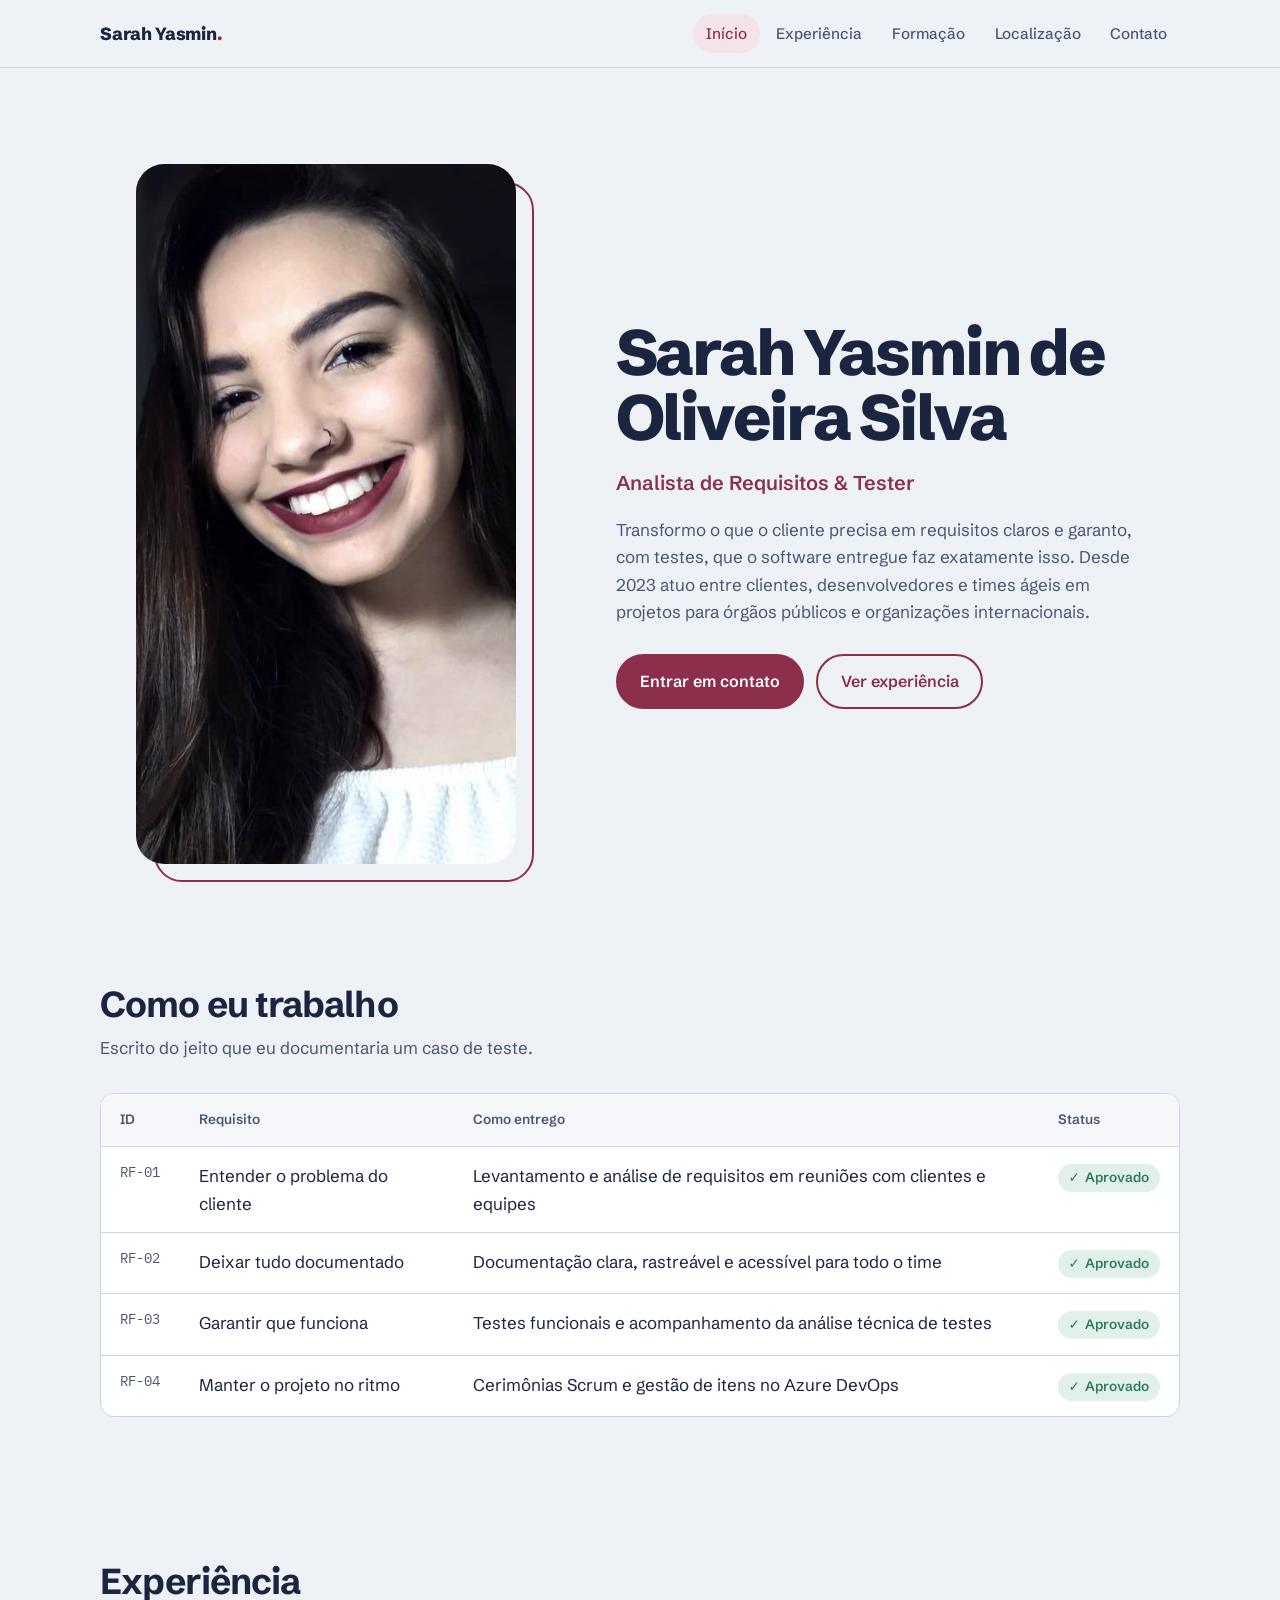
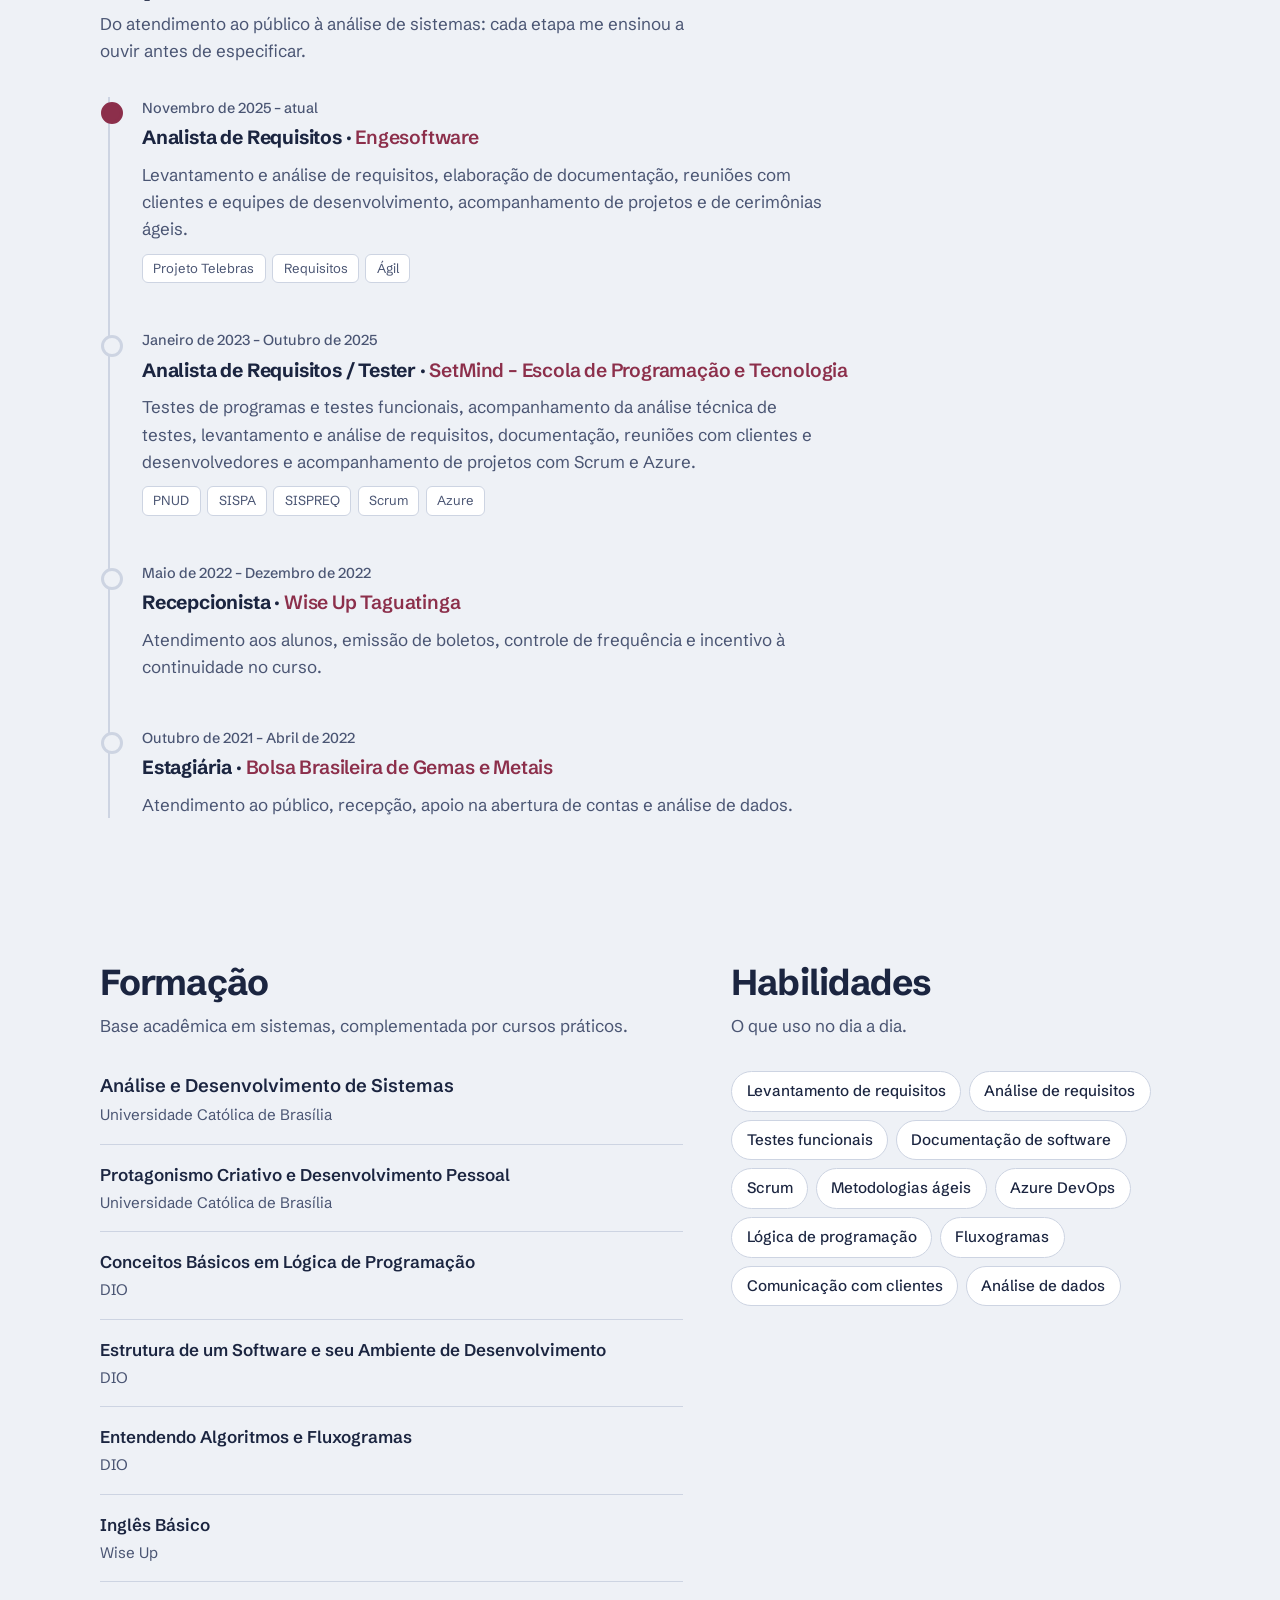
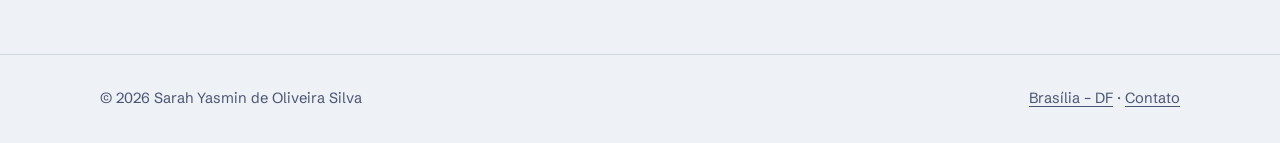
==== index.html @ 93bc8dab "V1 Commit inicial." ====
<!DOCTYPE html>
<html lang="pt-BR">
<head>
  <meta charset="UTF-8">
  <meta name="viewport" content="width=device-width, initial-scale=1">
  <title>Sarah Yasmin | Analista de Requisitos & QA</title>
  <meta name="description" content="Sarah Yasmin de Oliveira Silva — Analista de Requisitos e Tester em Brasília/DF. Levantamento de requisitos, testes funcionais e acompanhamento de projetos ágeis.">
  <link rel="icon" href="data:image/svg+xml,<svg xmlns='http://www.w3.org/2000/svg' viewBox='0 0 100 100'><text y='.9em' font-size='90'>✅</text></svg>">
  <link rel="preconnect" href="https://fonts.googleapis.com">
  <link rel="preconnect" href="https://fonts.gstatic.com" crossorigin>
  <link href="https://fonts.googleapis.com/css2?family=IBM+Plex+Mono:wght@400;500&family=Schibsted+Grotesk:wght@400;500;600;700;800&display=swap" rel="stylesheet">
  <link rel="stylesheet" href="style.css">
</head>
<body>

<header class="topo">
  <div class="container">
    <a href="index.html" class="marca">Sarah Yasmin<span>.</span></a>
    <button class="botao-menu" aria-expanded="false" aria-controls="menu">Menu</button>
    <nav>
      <ul class="menu" id="menu">
        <li><a href="index.html" aria-current="page">Início</a></li>
        <li><a href="index.html#experiencia">Experiência</a></li>
        <li><a href="index.html#formacao">Formação</a></li>
        <li><a href="localizacao.html">Localização</a></li>
        <li><a href="contato.html">Contato</a></li>
      </ul>
    </nav>
  </div>
</header>

<main>
  <section class="hero">
    <div class="container">
      <div class="retrato">
        <img src="foto.jpg" alt="Foto de Sarah Yasmin sorrindo" width="617" height="700">
      </div>
      <div>
        <h1>Sarah Yasmin de Oliveira Silva</h1>
        <p class="cargo">Analista de Requisitos &amp; Tester</p>
        <p class="intro">
          Transformo o que o cliente precisa em requisitos claros e garanto, com testes,
          que o software entregue faz exatamente isso. Desde 2023 atuo entre clientes,
          desenvolvedores e times ágeis em projetos para órgãos públicos e organizações
          internacionais.
        </p>
        <div class="acoes">
          <a href="contato.html" class="botao cheio">Entrar em contato</a>
          <a href="#experiencia" class="botao vazado">Ver experiência</a>
        </div>
      </div>
    </div>
  </section>

  <section class="bloco" aria-labelledby="como-trabalho">
    <div class="container">
      <h2 id="como-trabalho">Como eu trabalho</h2>
      <p class="sub">Escrito do jeito que eu documentaria um caso de teste.</p>
      <div class="caso-teste">
        <table>
          <thead>
            <tr><th>ID</th><th>Requisito</th><th>Como entrego</th><th>Status</th></tr>
          </thead>
          <tbody>
            <tr>
              <td class="id">RF-01</td>
              <td>Entender o problema do cliente</td>
              <td>Levantamento e análise de requisitos em reuniões com clientes e equipes</td>
              <td><span class="status">Aprovado</span></td>
            </tr>
            <tr>
              <td class="id">RF-02</td>
              <td>Deixar tudo documentado</td>
              <td>Documentação clara, rastreável e acessível para todo o time</td>
              <td><span class="status">Aprovado</span></td>
            </tr>
            <tr>
              <td class="id">RF-03</td>
              <td>Garantir que funciona</td>
              <td>Testes funcionais e acompanhamento da análise técnica de testes</td>
              <td><span class="status">Aprovado</span></td>
            </tr>
            <tr>
              <td class="id">RF-04</td>
              <td>Manter o projeto no ritmo</td>
              <td>Cerimônias Scrum e gestão de itens no Azure DevOps</td>
              <td><span class="status">Aprovado</span></td>
            </tr>
          </tbody>
        </table>
      </div>
    </div>
  </section>

  <section class="bloco" id="experiencia" aria-labelledby="titulo-exp">
    <div class="container">
      <h2 id="titulo-exp">Experiência</h2>
      <p class="sub">Do atendimento ao público à análise de sistemas: cada etapa me ensinou a ouvir antes de especificar.</p>
      <ol class="linha-tempo" reversed>
        <li class="atual">
          <p class="periodo">Novembro de 2025 – atual</p>
          <h3>Analista de Requisitos · <span class="empresa">Engesoftware</span></h3>
          <p>Levantamento e análise de requisitos, elaboração de documentação, reuniões com clientes e equipes de desenvolvimento, acompanhamento de projetos e de cerimônias ágeis.</p>
          <div class="etiquetas"><span>Projeto Telebras</span><span>Requisitos</span><span>Ágil</span></div>
        </li>
        <li>
          <p class="periodo">Janeiro de 2023 – Outubro de 2025</p>
          <h3>Analista de Requisitos / Tester · <span class="empresa">SetMind – Escola de Programação e Tecnologia</span></h3>
          <p>Testes de programas e testes funcionais, acompanhamento da análise técnica de testes, levantamento e análise de requisitos, documentação, reuniões com clientes e desenvolvedores e acompanhamento de projetos com Scrum e Azure.</p>
          <div class="etiquetas"><span>PNUD</span><span>SISPA</span><span>SISPREQ</span><span>Scrum</span><span>Azure</span></div>
        </li>
        <li>
          <p class="periodo">Maio de 2022 – Dezembro de 2022</p>
          <h3>Recepcionista · <span class="empresa">Wise Up Taguatinga</span></h3>
          <p>Atendimento aos alunos, emissão de boletos, controle de frequência e incentivo à continuidade no curso.</p>
        </li>
        <li>
          <p class="periodo">Outubro de 2021 – Abril de 2022</p>
          <h3>Estagiária · <span class="empresa">Bolsa Brasileira de Gemas e Metais</span></h3>
          <p>Atendimento ao público, recepção, apoio na abertura de contas e análise de dados.</p>
        </li>
      </ol>
    </div>
  </section>

  <section class="bloco" id="formacao" aria-labelledby="titulo-form">
    <div class="container duas-colunas">
      <div>
        <h2 id="titulo-form">Formação</h2>
        <p class="sub">Base acadêmica em sistemas, complementada por cursos práticos.</p>
        <ul class="formacao">
          <li class="destaque"><strong>Análise e Desenvolvimento de Sistemas</strong><span>Universidade Católica de Brasília</span></li>
          <li><strong>Protagonismo Criativo e Desenvolvimento Pessoal</strong><span>Universidade Católica de Brasília</span></li>
          <li><strong>Conceitos Básicos em Lógica de Programação</strong><span>DIO</span></li>
          <li><strong>Estrutura de um Software e seu Ambiente de Desenvolvimento</strong><span>DIO</span></li>
          <li><strong>Entendendo Algoritmos e Fluxogramas</strong><span>DIO</span></li>
          <li><strong>Inglês Básico</strong><span>Wise Up</span></li>
        </ul>
      </div>
      <div>
        <h2>Habilidades</h2>
        <p class="sub">O que uso no dia a dia.</p>
        <div class="habilidades">
          <span>Levantamento de requisitos</span>
          <span>Análise de requisitos</span>
          <span>Testes funcionais</span>
          <span>Documentação de software</span>
          <span>Scrum</span>
          <span>Metodologias ágeis</span>
          <span>Azure DevOps</span>
          <span>Lógica de programação</span>
          <span>Fluxogramas</span>
          <span>Comunicação com clientes</span>
          <span>Análise de dados</span>
        </div>
      </div>
    </div>
  </section>
</main>

<footer class="rodape">
  <div class="container">
    <span>© <span id="ano"></span> Sarah Yasmin de Oliveira Silva</span>
    <span><a href="localizacao.html">Brasília – DF</a> · <a href="contato.html">Contato</a></span>
  </div>
</footer>

<script src="script.js"></script>
</body>
</html>
---- style.css ----
/* ===== Tokens ===== */
:root {
  --papel: #EEF1F6;
  --superficie: #FFFFFF;
  --tinta: #1B2540;
  --tinta-suave: #4A5573;
  --linha: #CDD4E2;
  --vinho: #8C2F4B;
  --vinho-claro: #F4E3E9;
  --aprovado: #2E7D5B;
  --aprovado-claro: #E1F1E9;
  --raio: 14px;
  --sans: "Schibsted Grotesk", "Segoe UI", system-ui, -apple-system, sans-serif;
  --mono: "IBM Plex Mono", ui-monospace, "Cascadia Mono", Consolas, monospace;
}
@media (prefers-color-scheme: dark) {
  :root {
    --papel: #121829;
    --superficie: #1A2238;
    --tinta: #E6EAF3;
    --tinta-suave: #A9B2C8;
    --linha: #2C3753;
    --vinho: #E0849F;
    --vinho-claro: #3A2030;
    --aprovado: #6FCF9E;
    --aprovado-claro: #1C3329;
  }
}

* { box-sizing: border-box; margin: 0; padding: 0; }
html { scroll-behavior: smooth; }
@media (prefers-reduced-motion: reduce) { html { scroll-behavior: auto; } * { animation: none !important; transition: none !important; } }

body {
  font-family: var(--sans);
  background: var(--papel);
  color: var(--tinta);
  line-height: 1.6;
  font-size: 1.0625rem;
  -webkit-font-smoothing: antialiased;
}
img { max-width: 100%; display: block; }
a { color: var(--vinho); text-underline-offset: 3px; }
:focus-visible { outline: 3px solid var(--vinho); outline-offset: 3px; border-radius: 4px; }

.container { width: min(1080px, 100% - 2.5rem); margin-inline: auto; }

/* ===== Navegação ===== */
.topo {
  position: sticky; top: 0; z-index: 10;
  background: color-mix(in srgb, var(--papel) 88%, transparent);
  backdrop-filter: blur(8px);
  border-bottom: 1px solid var(--linha);
}
.topo .container { display: flex; align-items: center; justify-content: space-between; gap: 1rem; padding-block: .9rem; }
.marca { font-weight: 800; font-size: 1.1rem; color: var(--tinta); text-decoration: none; letter-spacing: -.01em; }
.marca span { color: var(--vinho); }
.menu { display: flex; gap: .25rem; list-style: none; }
.menu a {
  display: block; padding: .45rem .8rem; border-radius: 999px;
  color: var(--tinta-suave); text-decoration: none; font-weight: 500; font-size: .95rem;
}
.menu a:hover { color: var(--tinta); background: var(--superficie); }
.menu a[aria-current="page"] { color: var(--vinho); background: var(--vinho-claro); }
.botao-menu { display: none; background: none; border: 1px solid var(--linha); border-radius: 8px; padding: .4rem .7rem; color: var(--tinta); font: inherit; cursor: pointer; }

@media (max-width: 640px) {
  .topo nav { display: contents; }
  .botao-menu { display: block; }
  .menu { display: none; position: absolute; top: 100%; left: 0; right: 0; flex-direction: column; background: var(--papel); border-bottom: 1px solid var(--linha); padding: .5rem 1.25rem 1rem; }
  .menu.aberto { display: flex; }
}

/* ===== Hero ===== */
.hero { padding-block: clamp(3rem, 8vw, 6rem) 3rem; }
.hero .container { display: grid; grid-template-columns: 1fr 1.25fr; gap: clamp(2rem, 5vw, 4.5rem); align-items: center; }
.retrato { position: relative; max-width: 380px; justify-self: center; }
.retrato::before {
  content: ""; position: absolute; inset: 18px -18px -18px 18px;
  border: 2px solid var(--vinho); border-radius: 28px;
}
.retrato img { position: relative; border-radius: 28px; aspect-ratio: 4 / 5; object-fit: cover; object-position: center 20%; width: 100%; }

.hero h1 { font-size: clamp(2.4rem, 5.5vw, 4rem); line-height: 1.02; letter-spacing: -.035em; font-weight: 800; }
.hero .cargo { margin-top: 1rem; font-size: 1.25rem; color: var(--vinho); font-weight: 600; }
.hero p.intro { margin-top: 1.1rem; color: var(--tinta-suave); max-width: 52ch; }
.acoes { display: flex; flex-wrap: wrap; gap: .75rem; margin-top: 1.8rem; }
.botao {
  display: inline-block; padding: .8rem 1.4rem; border-radius: 999px;
  font-weight: 600; text-decoration: none; font-size: 1rem; border: 2px solid var(--vinho);
  cursor: pointer; font-family: inherit;
}
.botao.cheio { background: var(--vinho); color: #fff; }
.botao.cheio:hover { filter: brightness(1.1); }
.botao.vazado { background: transparent; color: var(--vinho); }
.botao.vazado:hover { background: var(--vinho-claro); }

@media (max-width: 780px) {
  .hero .container { grid-template-columns: 1fr; }
  .retrato { max-width: 260px; }
}

/* ===== Seções ===== */
section.bloco { padding-block: clamp(2.5rem, 6vw, 4.5rem); }
.bloco h2 { font-size: clamp(1.7rem, 3vw, 2.25rem); letter-spacing: -.025em; line-height: 1.15; margin-bottom: .5rem; }
.bloco .sub { color: var(--tinta-suave); max-width: 60ch; margin-bottom: 2rem; }

/* ===== Caso de teste (elemento-assinatura) ===== */
.caso-teste {
  background: var(--superficie); border: 1px solid var(--linha); border-radius: var(--raio);
  overflow-x: auto;
}
.caso-teste table { width: 100%; border-collapse: collapse; min-width: 560px; }
.caso-teste th, .caso-teste td { text-align: left; padding: .95rem 1.2rem; border-bottom: 1px solid var(--linha); vertical-align: top; }
.caso-teste tr:last-child td { border-bottom: none; }
.caso-teste th { font-size: .85rem; color: var(--tinta-suave); font-weight: 600; background: color-mix(in srgb, var(--papel) 60%, var(--superficie)); }
.caso-teste .id { font-family: var(--mono); font-size: .85rem; color: var(--tinta-suave); white-space: nowrap; }
.status {
  display: inline-flex; align-items: center; gap: .35rem; white-space: nowrap;
  background: var(--aprovado-claro); color: var(--aprovado);
  padding: .2rem .65rem; border-radius: 999px; font-size: .85rem; font-weight: 600;
}
.status::before { content: "✓"; }

/* ===== Linha do tempo ===== */
.linha-tempo { list-style: none; position: relative; border-left: 2px solid var(--linha); margin-left: .5rem; }
.linha-tempo li { position: relative; padding: 0 0 2.4rem 2rem; }
.linha-tempo li:last-child { padding-bottom: 0; }
.linha-tempo li::before {
  content: ""; position: absolute; left: -9px; top: .35rem;
  width: 16px; height: 16px; border-radius: 50%;
  background: var(--papel); border: 3px solid var(--linha);
}
.linha-tempo li.atual::before { border-color: var(--vinho); background: var(--vinho); }
.periodo { font-size: .9rem; color: var(--tinta-suave); font-weight: 500; }
.linha-tempo h3 { font-size: 1.2rem; margin-top: .15rem; letter-spacing: -.01em; }
.linha-tempo .empresa { color: var(--vinho); font-weight: 600; }
.linha-tempo p { margin-top: .5rem; color: var(--tinta-suave); max-width: 68ch; }
.etiquetas { display: flex; flex-wrap: wrap; gap: .4rem; margin-top: .7rem; }
.etiquetas span {
  font-size: .82rem; padding: .2rem .65rem; border-radius: 6px;
  border: 1px solid var(--linha); color: var(--tinta-suave); background: var(--superficie);
}

/* ===== Formação & habilidades ===== */
.duas-colunas { display: grid; grid-template-columns: 1.3fr 1fr; gap: 3rem; }
@media (max-width: 780px) { .duas-colunas { grid-template-columns: 1fr; } }
.formacao { list-style: none; }
.formacao li { padding: 1rem 0; border-bottom: 1px solid var(--linha); }
.formacao li:first-child { padding-top: 0; }
.formacao strong { display: block; font-weight: 600; }
.formacao span { color: var(--tinta-suave); font-size: .95rem; }
.formacao li.destaque strong { font-size: 1.15rem; }
.habilidades { display: flex; flex-wrap: wrap; gap: .5rem; }
.habilidades span {
  padding: .45rem .9rem; border-radius: 999px; font-size: .95rem; font-weight: 500;
  background: var(--superficie); border: 1px solid var(--linha);
}

/* ===== Cartão genérico (páginas internas) ===== */
.cabecalho-pagina { padding-block: clamp(2.5rem, 6vw, 4rem) 1.5rem; }
.cabecalho-pagina h1 { font-size: clamp(2.2rem, 5vw, 3.2rem); letter-spacing: -.035em; line-height: 1.05; }
.cabecalho-pagina p { color: var(--tinta-suave); margin-top: .8rem; max-width: 58ch; }

.cartao { background: var(--superficie); border: 1px solid var(--linha); border-radius: var(--raio); padding: clamp(1.25rem, 3vw, 2rem); }

/* Localização */
.grade-local { display: grid; grid-template-columns: 1.6fr 1fr; gap: 1.5rem; padding-bottom: 4rem; }
@media (max-width: 820px) { .grade-local { grid-template-columns: 1fr; } }
.mapa { border-radius: var(--raio); overflow: hidden; border: 1px solid var(--linha); min-height: 380px; background: var(--superficie); }
.mapa iframe { width: 100%; height: 100%; min-height: 380px; border: 0; display: block; }
.info-local h2 { font-size: 1.3rem; margin-bottom: .4rem; }
.info-local p { color: var(--tinta-suave); }
.modalidades { list-style: none; margin-top: 1.2rem; display: grid; gap: .6rem; }
.modalidades li { display: flex; justify-content: space-between; align-items: center; gap: 1rem; padding: .7rem .9rem; border-radius: 10px; background: var(--papel); }

/* Contato */
.grade-contato { display: grid; grid-template-columns: 1.5fr 1fr; gap: 1.5rem; padding-bottom: 4rem; }
@media (max-width: 820px) { .grade-contato { grid-template-columns: 1fr; } }
.campo { display: grid; gap: .35rem; margin-bottom: 1.1rem; }
.campo label { font-weight: 600; font-size: .95rem; }
.campo input, .campo textarea, .campo select {
  font: inherit; color: var(--tinta); background: var(--papel);
  border: 1.5px solid var(--linha); border-radius: 10px; padding: .75rem .9rem; width: 100%;
}
.campo textarea { min-height: 150px; resize: vertical; }
.campo input:focus, .campo textarea:focus, .campo select:focus { outline: none; border-color: var(--vinho); box-shadow: 0 0 0 3px var(--vinho-claro); }
.campo .erro { color: #C0392B; font-size: .85rem; min-height: 1.1em; }
@media (prefers-color-scheme: dark) { .campo .erro { color: #FF8A80; } }
.campo.invalido input, .campo.invalido textarea { border-color: #C0392B; }
.canais { list-style: none; display: grid; gap: .8rem; }
.canais a { display: block; padding: .9rem 1rem; border-radius: 10px; background: var(--papel); text-decoration: none; color: var(--tinta); border: 1px solid transparent; }
.canais a:hover { border-color: var(--vinho); }
.canais small { display: block; color: var(--tinta-suave); font-size: .85rem; }
.canais strong { word-break: break-all; }

/* ===== Rodapé ===== */
.rodape { border-top: 1px solid var(--linha); padding-block: 2rem; color: var(--tinta-suave); font-size: .92rem; }
.rodape .container { display: flex; flex-wrap: wrap; justify-content: space-between; gap: 1rem; }
.rodape a { color: inherit; }
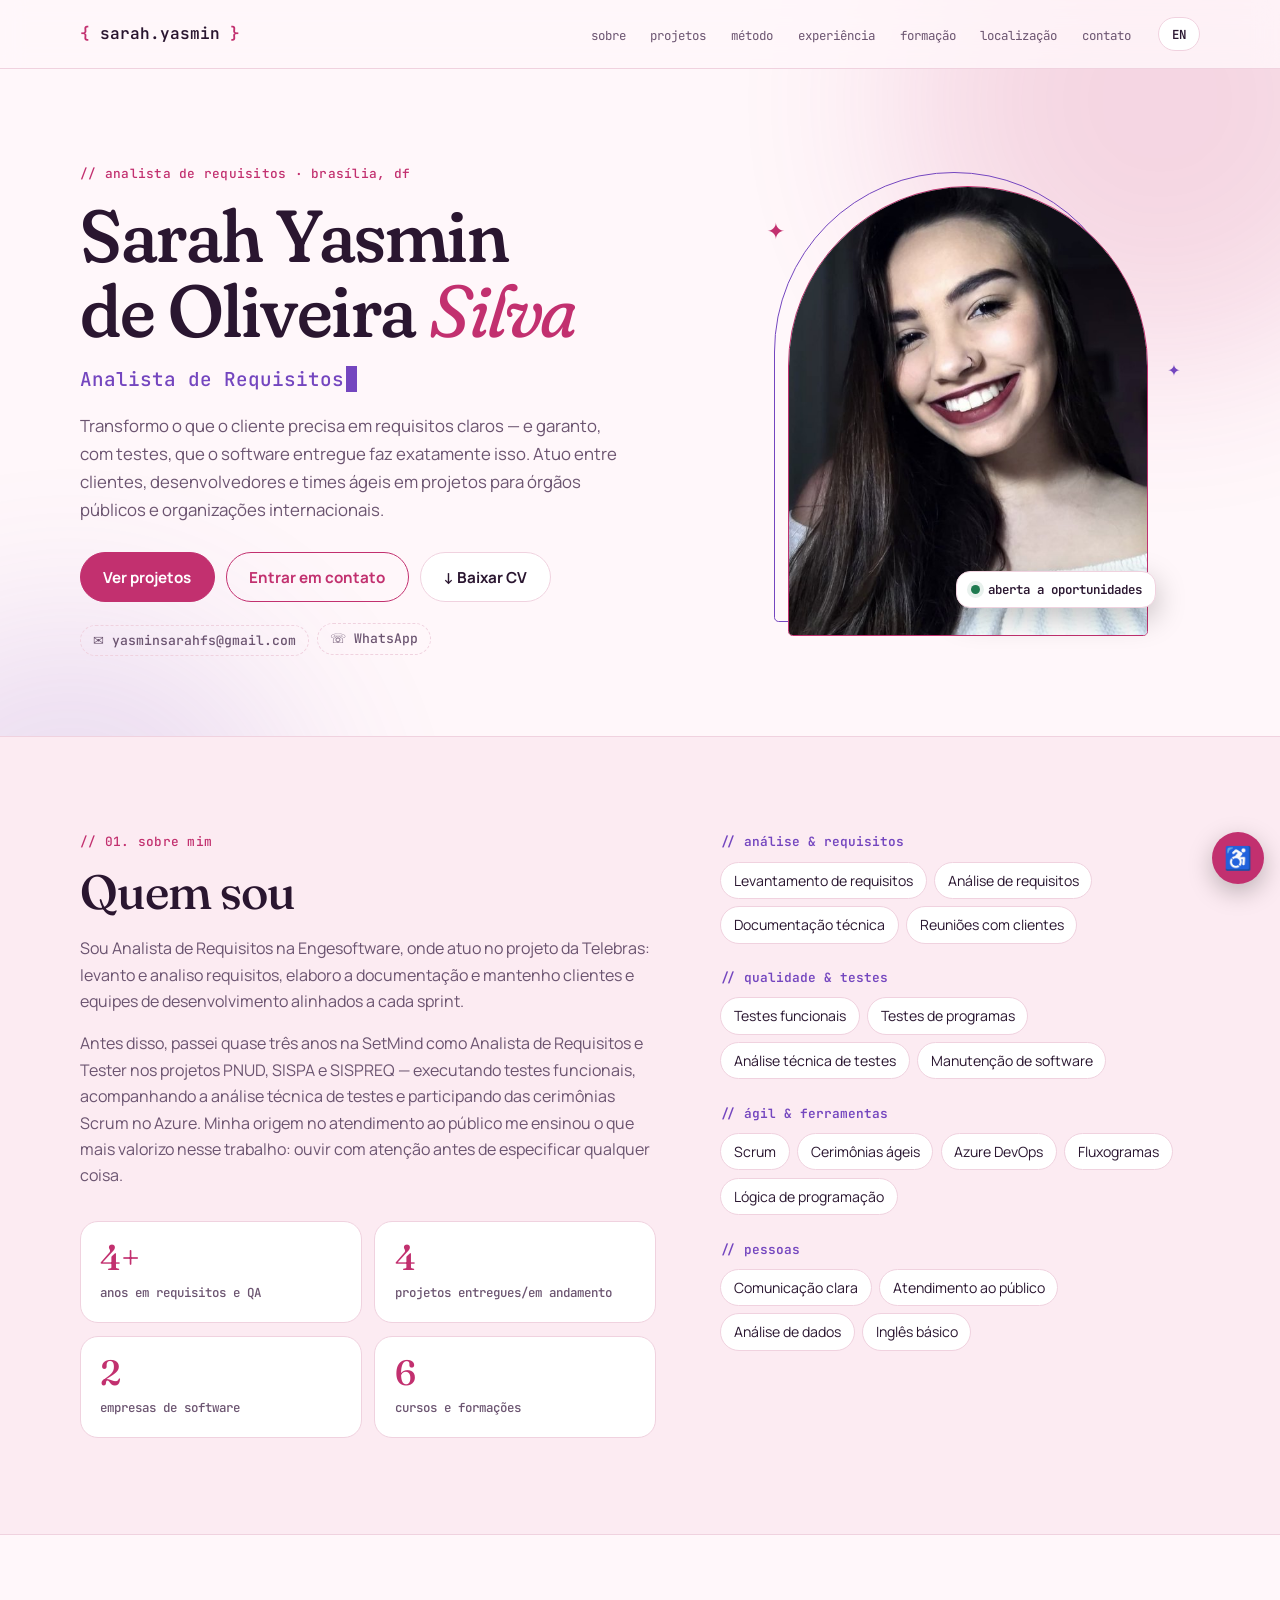
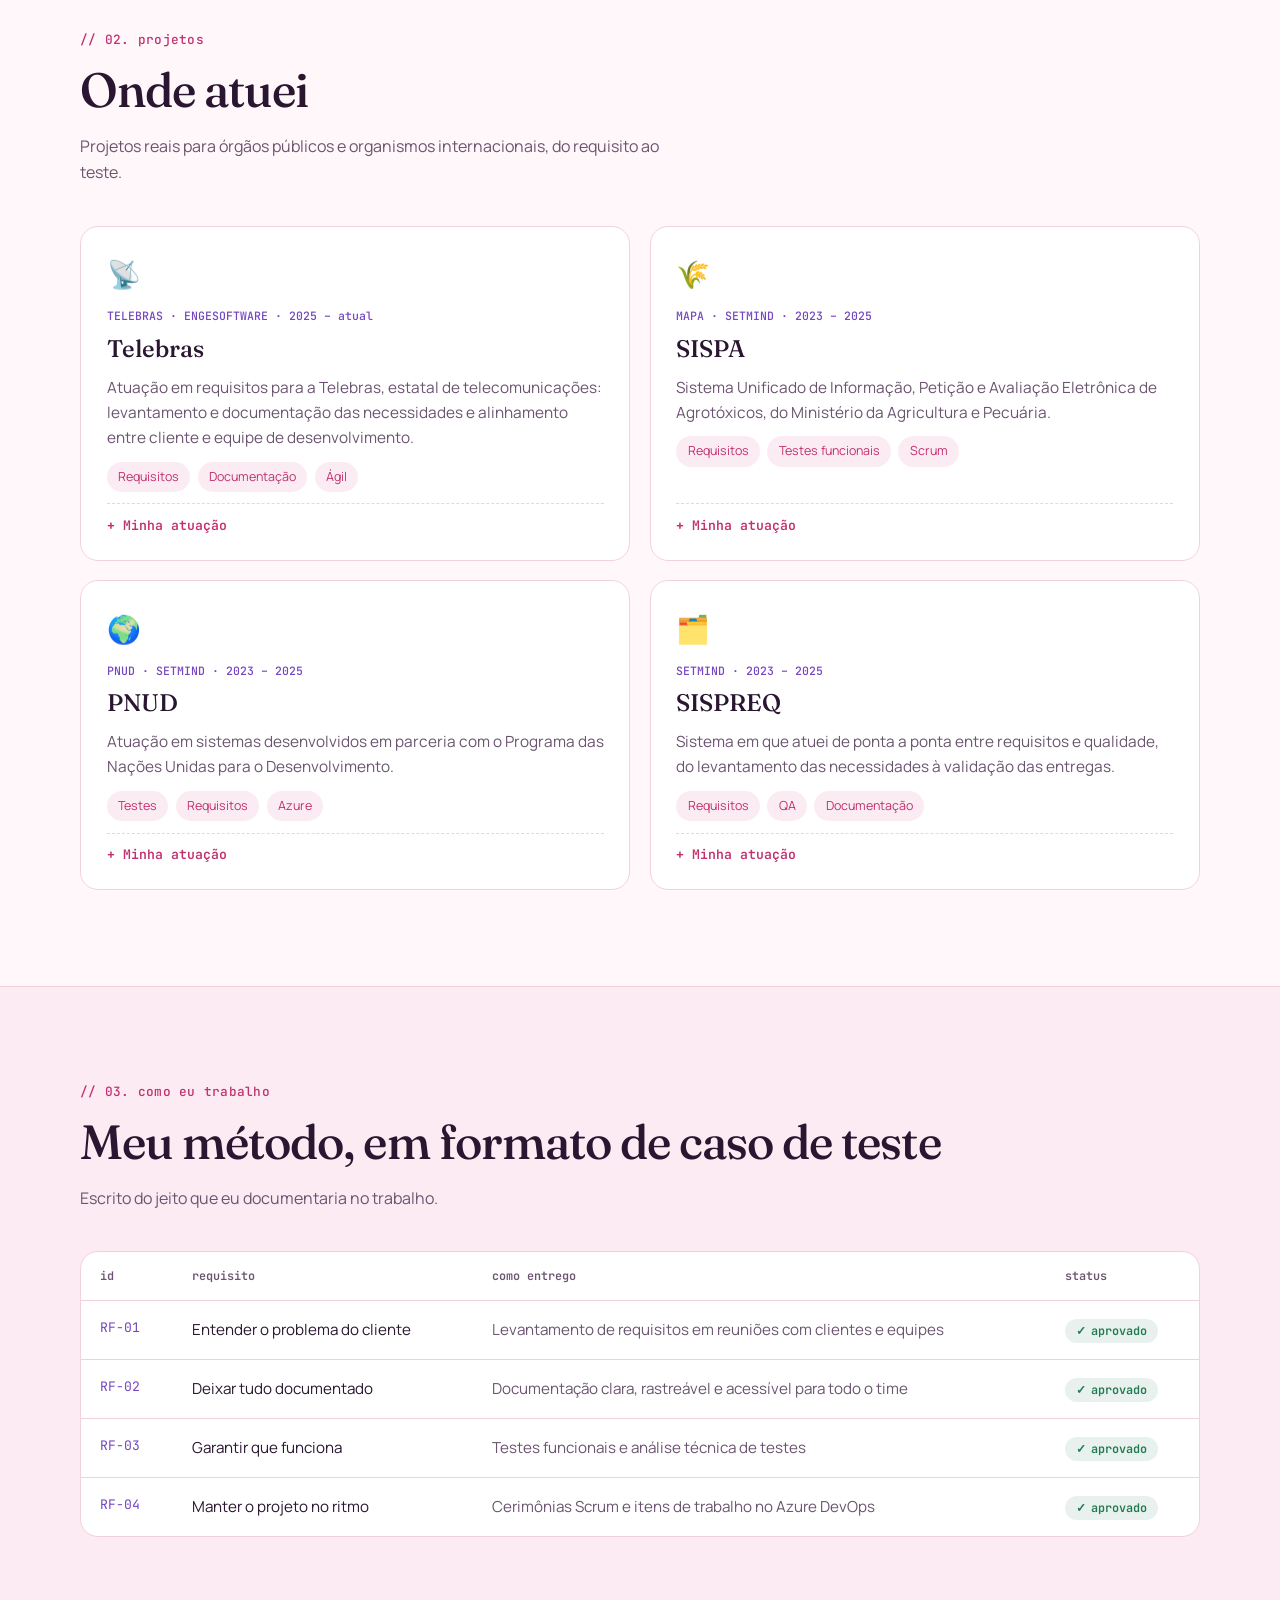
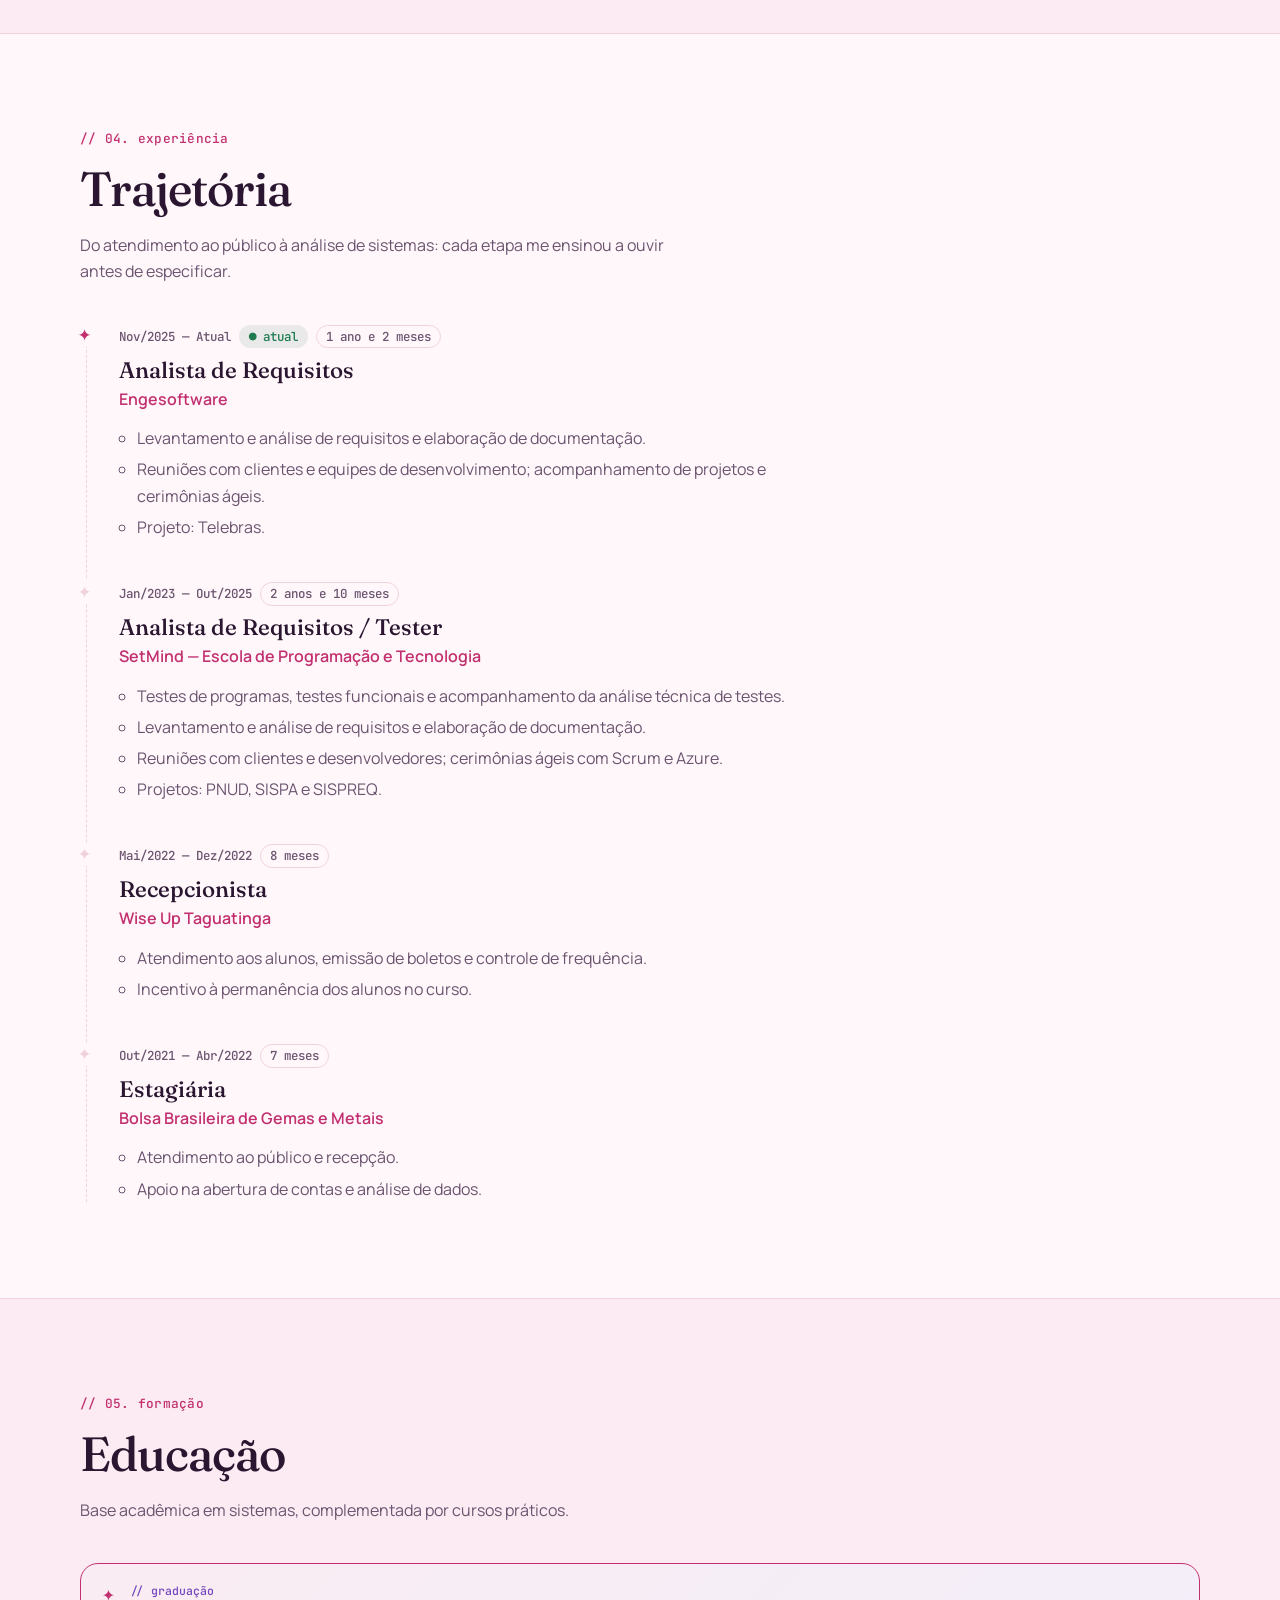
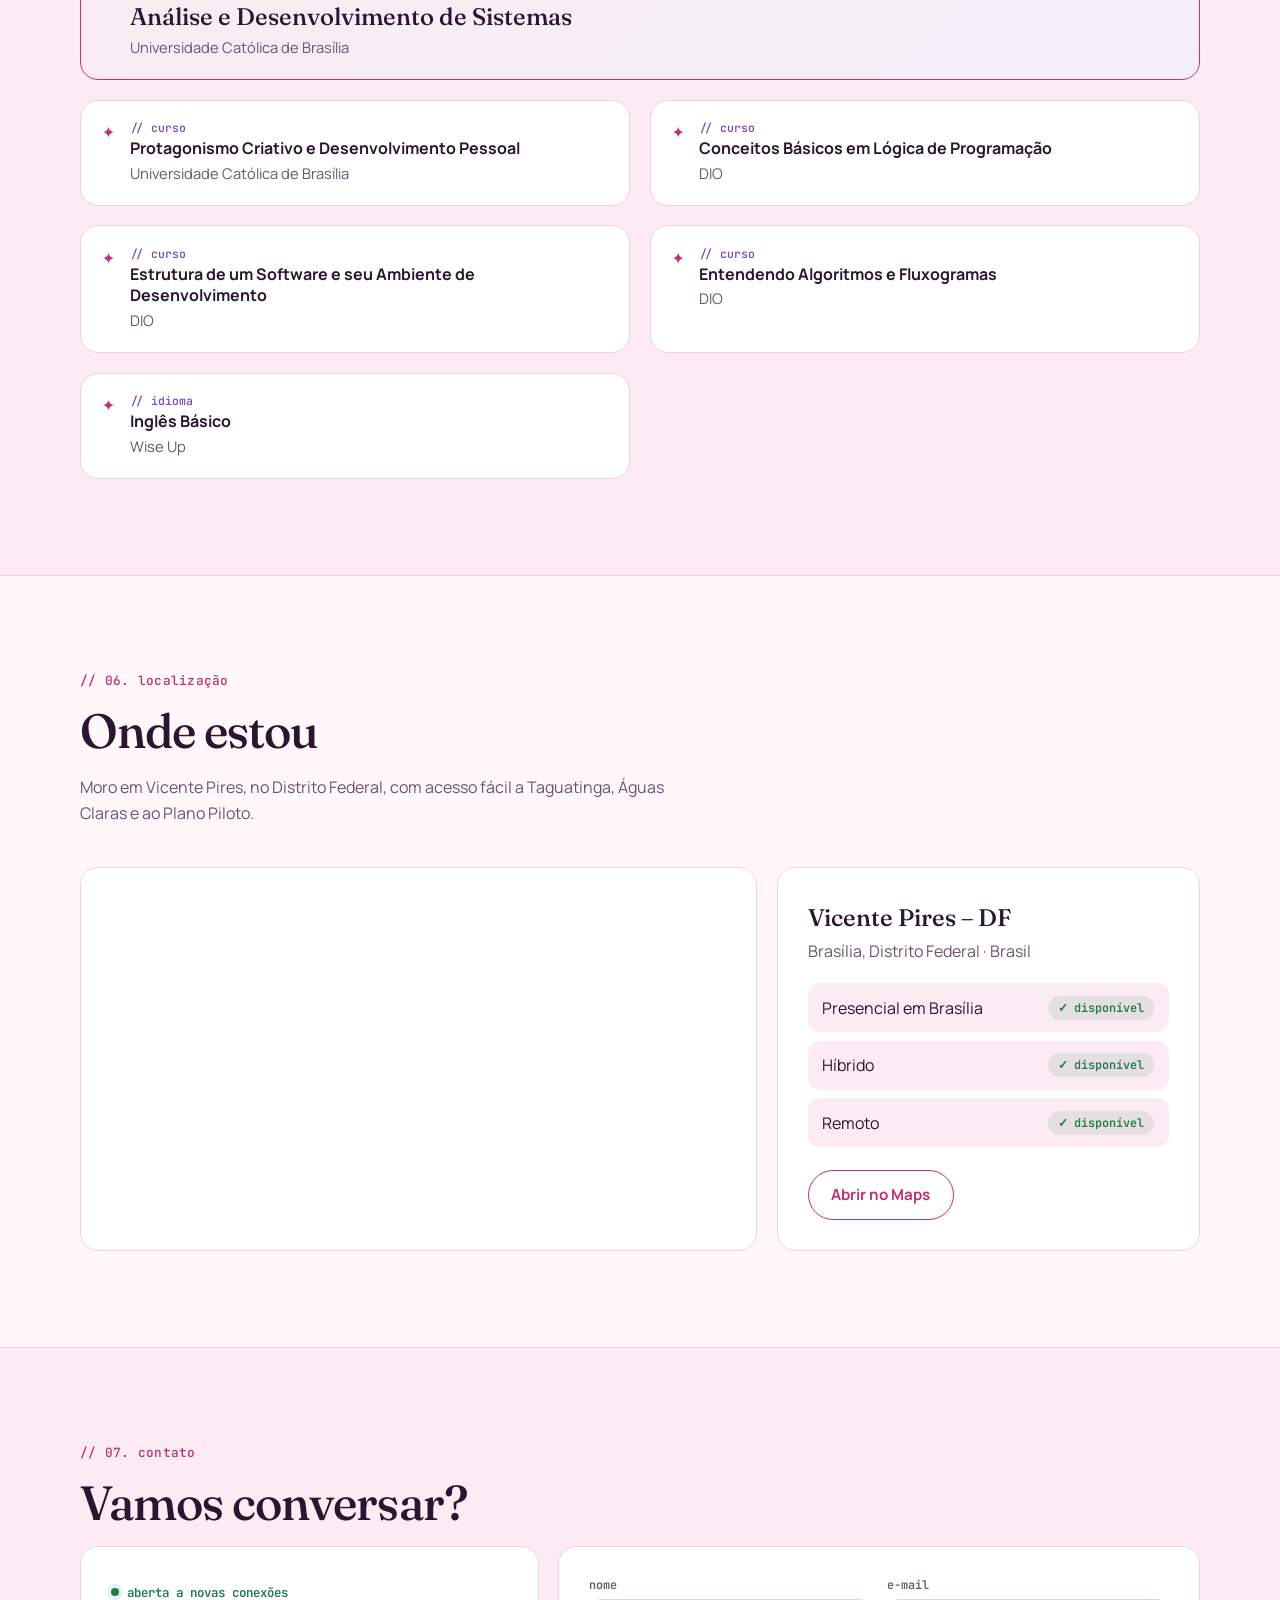
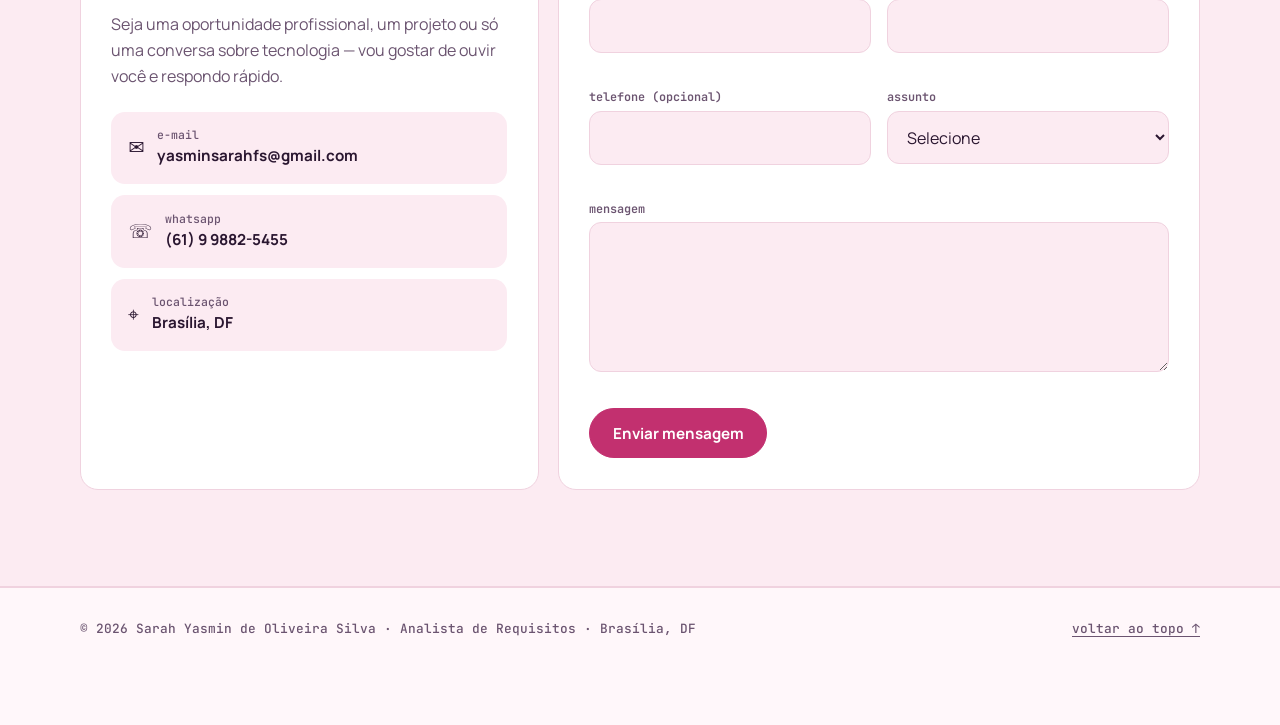
==== commit 33876aa5: "V2 Segundo commit." ====
--- a/index.html
+++ b/index.html
@@ -1,169 +1,464 @@
 <!DOCTYPE html>
-<html lang="pt-BR">
+<html lang="pt-BR" data-theme="dark">
 <head>
   <meta charset="UTF-8">
   <meta name="viewport" content="width=device-width, initial-scale=1">
-  <title>Sarah Yasmin | Analista de Requisitos & QA</title>
-  <meta name="description" content="Sarah Yasmin de Oliveira Silva — Analista de Requisitos e Tester em Brasília/DF. Levantamento de requisitos, testes funcionais e acompanhamento de projetos ágeis.">
-  <link rel="icon" href="data:image/svg+xml,<svg xmlns='http://www.w3.org/2000/svg' viewBox='0 0 100 100'><text y='.9em' font-size='90'>✅</text></svg>">
+  <title>Sarah Yasmin · Analista de Requisitos & QA</title>
+  <meta name="description" content="Sarah Yasmin de Oliveira Silva — Analista de Requisitos e Tester em Brasília/DF. Requisitos claros, testes funcionais e projetos ágeis.">
+  <meta property="og:title" content="Sarah Yasmin · Analista de Requisitos & QA">
+  <meta property="og:description" content="Requisitos claros, testes funcionais e projetos ágeis em Brasília/DF.">
+  <meta property="og:image" content="foto.jpg">
+  <link rel="icon" href="data:image/svg+xml,<svg xmlns='http://www.w3.org/2000/svg' viewBox='0 0 100 100'><text y='.9em' font-size='90'>🌸</text></svg>">
   <link rel="preconnect" href="https://fonts.googleapis.com">
   <link rel="preconnect" href="https://fonts.gstatic.com" crossorigin>
-  <link href="https://fonts.googleapis.com/css2?family=IBM+Plex+Mono:wght@400;500&family=Schibsted+Grotesk:wght@400;500;600;700;800&display=swap" rel="stylesheet">
+  <link href="https://fonts.googleapis.com/css2?family=Fraunces:ital,opsz,wght,SOFT,WONK@0,9..144,400..600,100,1;1,9..144,400..600,100,1&family=JetBrains+Mono:wght@500;600&family=Manrope:wght@400;500;600;700&display=swap" rel="stylesheet">
   <link rel="stylesheet" href="style.css">
+  <script>
+    // Aplica preferências salvas antes de desenhar a página (evita "piscar")
+    try {
+      const p = JSON.parse(localStorage.getItem("sy-prefs") || "{}");
+      const r = document.documentElement;
+      r.dataset.theme = p.theme || (matchMedia("(prefers-color-scheme: light)").matches ? "light" : "dark");
+      if (p.font) r.dataset.font = p.font;
+      if (p.contrast) r.dataset.contrast = p.contrast;
+    } catch (e) {}
+  </script>
 </head>
 <body>
 
+<a href="#conteudo" class="sr-only" data-en="Skip to content">Pular para o conteúdo</a>
+
 <header class="topo">
-  <div class="container">
-    <a href="index.html" class="marca">Sarah Yasmin<span>.</span></a>
-    <button class="botao-menu" aria-expanded="false" aria-controls="menu">Menu</button>
-    <nav>
-      <ul class="menu" id="menu">
-        <li><a href="index.html" aria-current="page">Início</a></li>
-        <li><a href="index.html#experiencia">Experiência</a></li>
-        <li><a href="index.html#formacao">Formação</a></li>
-        <li><a href="localizacao.html">Localização</a></li>
-        <li><a href="contato.html">Contato</a></li>
-      </ul>
-    </nav>
+  <div class="wrap">
+    <a href="#inicio" class="marca"><b>{</b> sarah.yasmin <b>}</b></a>
+    <button class="chip-btn btn-menu" aria-expanded="false" aria-controls="nav" data-en="menu">menu</button>
+    <ul class="nav" id="nav">
+      <li><a href="#sobre" data-en="about">sobre</a></li>
+      <li><a href="#projetos" data-en="projects">projetos</a></li>
+      <li><a href="#metodo" data-en="method">método</a></li>
+      <li><a href="#experiencia" data-en="experience">experiência</a></li>
+      <li><a href="#formacao" data-en="education">formação</a></li>
+      <li><a href="#localizacao" data-en="location">localização</a></li>
+      <li><a href="#contato" data-en="contact">contato</a></li>
+    </ul>
+    <button class="chip-btn" id="btn-idioma" aria-label="Switch to English">EN</button>
   </div>
 </header>
 
-<main>
-  <section class="hero">
-    <div class="container">
-      <div class="retrato">
-        <img src="foto.jpg" alt="Foto de Sarah Yasmin sorrindo" width="617" height="700">
-      </div>
+<main id="conteudo">
+
+  <!-- ============ HERO ============ -->
+  <section class="hero" id="inicio">
+    <div class="wrap">
       <div>
-        <h1>Sarah Yasmin de Oliveira Silva</h1>
-        <p class="cargo">Analista de Requisitos &amp; Tester</p>
-        <p class="intro">
-          Transformo o que o cliente precisa em requisitos claros e garanto, com testes,
-          que o software entregue faz exatamente isso. Desde 2023 atuo entre clientes,
-          desenvolvedores e times ágeis em projetos para órgãos públicos e organizações
-          internacionais.
+        <span class="rotulo" data-en="// requirements analyst · brasília, df">// analista de requisitos · brasília, df</span>
+        <h1>Sarah Yasmin<br>de Oliveira <em>Silva</em></h1>
+        <p class="digitando" aria-hidden="true"><span id="digitado"></span><span class="cursor">&nbsp;</span></p>
+        <p class="sr-only" data-en="Requirements Analyst and QA Tester">Analista de Requisitos e Tester</p>
+        <p class="intro" data-en="I turn what clients need into clear requirements — and make sure, through testing, that the delivered software does exactly that. I work with clients, developers and agile teams on projects for public institutions and international organizations.">
+          Transformo o que o cliente precisa em requisitos claros — e garanto, com testes,
+          que o software entregue faz exatamente isso. Atuo entre clientes, desenvolvedores
+          e times ágeis em projetos para órgãos públicos e organizações internacionais.
         </p>
         <div class="acoes">
-          <a href="contato.html" class="botao cheio">Entrar em contato</a>
-          <a href="#experiencia" class="botao vazado">Ver experiência</a>
-        </div>
-      </div>
-    </div>
-  </section>
-
-  <section class="bloco" aria-labelledby="como-trabalho">
-    <div class="container">
-      <h2 id="como-trabalho">Como eu trabalho</h2>
-      <p class="sub">Escrito do jeito que eu documentaria um caso de teste.</p>
-      <div class="caso-teste">
+          <a href="#projetos" class="btn btn-cheio" data-en="See projects">Ver projetos</a>
+          <a href="#contato" class="btn btn-vazado" data-en="Get in touch">Entrar em contato</a>
+          <a href="curriculo-sarah-yasmin.pdf" class="btn btn-fantasma" download data-en="↓ Download CV">↓ Baixar CV</a>
+        </div>
+        <ul class="contatos-rapidos">
+          <li><button type="button" class="copiar" data-copy="yasminsarahfs@gmail.com">✉ yasminsarahfs@gmail.com</button></li>
+          <li><a href="https://wa.me/5561998825455" target="_blank" rel="noopener">☏ WhatsApp</a></li>
+          <!-- Para adicionar o LinkedIn, troque SEU-USUARIO e tire o comentário:
+          <li><a href="https://www.linkedin.com/in/SEU-USUARIO" target="_blank" rel="noopener">in LinkedIn</a></li>
+          -->
+        </ul>
+      </div>
+
+      <div class="arco">
+        <span class="brilho b1" aria-hidden="true">✦</span>
+        <span class="brilho b2" aria-hidden="true">✦</span>
+        <img src="foto.jpg" alt="Foto de Sarah Yasmin sorrindo" width="613" height="800">
+        <div class="selo"><i></i><span data-en="open to opportunities">aberta a oportunidades</span></div>
+      </div>
+    </div>
+  </section>
+
+  <!-- ============ SOBRE ============ -->
+  <section class="secao tom" id="sobre">
+    <div class="wrap sobre-grid">
+      <div>
+        <span class="rotulo" data-en="// 01. about me">// 01. sobre mim</span>
+        <h2 data-en="Who I am">Quem sou</h2>
+        <p data-en="I'm a Requirements Analyst at Engesoftware, where I work on the Telebras project: gathering and analyzing requirements, writing documentation and keeping clients and development teams aligned throughout each sprint.">
+          Sou Analista de Requisitos na Engesoftware, onde atuo no projeto da Telebras:
+          levanto e analiso requisitos, elaboro a documentação e mantenho clientes e
+          equipes de desenvolvimento alinhados a cada sprint.
+        </p>
+        <p data-en="Before that, I spent almost three years at SetMind as a Requirements Analyst and Tester on the PNUD, SISPA and SISPREQ projects — running functional tests, following technical test analysis and taking part in Scrum ceremonies on Azure. My background in customer service taught me what I value most in this work: listening carefully before specifying anything.">
+          Antes disso, passei quase três anos na SetMind como Analista de Requisitos e Tester
+          nos projetos PNUD, SISPA e SISPREQ — executando testes funcionais, acompanhando a
+          análise técnica de testes e participando das cerimônias Scrum no Azure. Minha origem
+          no atendimento ao público me ensinou o que mais valorizo nesse trabalho: ouvir com
+          atenção antes de especificar qualquer coisa.
+        </p>
+        <div class="numeros">
+          <div class="numero"><strong id="anos-ti">3+</strong><span data-en="years in requirements & QA">anos em requisitos e QA</span></div>
+          <div class="numero"><strong>4</strong><span data-en="projects delivered/in progress">projetos entregues/em andamento</span></div>
+          <div class="numero"><strong>2</strong><span data-en="software companies">empresas de software</span></div>
+          <div class="numero"><strong>6</strong><span data-en="courses & programs">cursos e formações</span></div>
+        </div>
+      </div>
+
+      <div>
+        <div class="grupo-skill">
+          <h3 data-en="// analysis & requirements">// análise &amp; requisitos</h3>
+          <ul class="tags">
+            <li data-en="Requirements gathering">Levantamento de requisitos</li>
+            <li data-en="Requirements analysis">Análise de requisitos</li>
+            <li data-en="Technical documentation">Documentação técnica</li>
+            <li data-en="Client meetings">Reuniões com clientes</li>
+          </ul>
+        </div>
+        <div class="grupo-skill">
+          <h3 data-en="// quality & testing">// qualidade &amp; testes</h3>
+          <ul class="tags">
+            <li data-en="Functional testing">Testes funcionais</li>
+            <li data-en="Program testing">Testes de programas</li>
+            <li data-en="Technical test analysis">Análise técnica de testes</li>
+            <li data-en="Software maintenance">Manutenção de software</li>
+          </ul>
+        </div>
+        <div class="grupo-skill">
+          <h3 data-en="// agile & tools">// ágil &amp; ferramentas</h3>
+          <ul class="tags">
+            <li>Scrum</li>
+            <li data-en="Agile ceremonies">Cerimônias ágeis</li>
+            <li>Azure DevOps</li>
+            <li data-en="Flowcharts">Fluxogramas</li>
+            <li data-en="Programming logic">Lógica de programação</li>
+          </ul>
+        </div>
+        <div class="grupo-skill">
+          <h3 data-en="// people">// pessoas</h3>
+          <ul class="tags">
+            <li data-en="Clear communication">Comunicação clara</li>
+            <li data-en="Customer service">Atendimento ao público</li>
+            <li data-en="Data analysis">Análise de dados</li>
+            <li data-en="Basic English">Inglês básico</li>
+          </ul>
+        </div>
+      </div>
+    </div>
+  </section>
+
+  <!-- ============ PROJETOS ============ -->
+  <section class="secao" id="projetos">
+    <div class="wrap">
+      <span class="rotulo" data-en="// 02. projects">// 02. projetos</span>
+      <h2 data-en="What I've worked on">Onde atuei</h2>
+      <p class="lead" data-en="Real projects for public institutions and international organizations, from requirements to testing.">Projetos reais para órgãos públicos e organismos internacionais, do requisito ao teste.</p>
+
+      <div class="projetos">
+        <article class="projeto">
+          <span class="icone" aria-hidden="true">📡</span>
+          <span class="cliente">TELEBRAS · ENGESOFTWARE · 2025 – <span data-en="now">atual</span></span>
+          <h3>Telebras</h3>
+          <p data-en="Requirements work for Telebras, Brazil's state-owned telecom company: gathering and documenting needs and keeping client and development team aligned.">Atuação em requisitos para a Telebras, estatal de telecomunicações: levantamento e documentação das necessidades e alinhamento entre cliente e equipe de desenvolvimento.</p>
+          <ul class="tags"><li data-en="Requirements">Requisitos</li><li data-en="Documentation">Documentação</li><li data-en="Agile">Ágil</li></ul>
+          <details>
+            <summary data-en="My role">Minha atuação</summary>
+            <ul>
+              <li data-en="Requirements gathering and analysis with the client">Levantamento e análise de requisitos com o cliente</li>
+              <li data-en="Writing functional documentation">Elaboração da documentação funcional</li>
+              <li data-en="Following development and agile ceremonies">Acompanhamento do desenvolvimento e das cerimônias ágeis</li>
+            </ul>
+          </details>
+        </article>
+
+        <article class="projeto">
+          <span class="icone" aria-hidden="true">🌾</span>
+          <span class="cliente">MAPA · SETMIND · 2023 – 2025</span>
+          <h3>SISPA</h3>
+          <p data-en="Unified system for information, petition and electronic evaluation of pesticides, for Brazil's Ministry of Agriculture.">Sistema Unificado de Informação, Petição e Avaliação Eletrônica de Agrotóxicos, do Ministério da Agricultura e Pecuária.</p>
+          <ul class="tags"><li data-en="Requirements">Requisitos</li><li data-en="Functional testing">Testes funcionais</li><li>Scrum</li></ul>
+          <details>
+            <summary data-en="My role">Minha atuação</summary>
+            <ul>
+              <li data-en="Requirements gathering and analysis">Levantamento e análise de requisitos</li>
+              <li data-en="Functional test execution">Execução de testes funcionais</li>
+              <li data-en="Meetings with client and development team">Reuniões com cliente e equipe de desenvolvimento</li>
+            </ul>
+          </details>
+        </article>
+
+        <article class="projeto">
+          <span class="icone" aria-hidden="true">🌍</span>
+          <span class="cliente">PNUD · SETMIND · 2023 – 2025</span>
+          <h3 data-en="UNDP">PNUD</h3>
+          <p data-en="Work on systems delivered in partnership with the United Nations Development Programme (UNDP).">Atuação em sistemas desenvolvidos em parceria com o Programa das Nações Unidas para o Desenvolvimento.</p>
+          <ul class="tags"><li data-en="Testing">Testes</li><li data-en="Requirements">Requisitos</li><li>Azure</li></ul>
+          <details>
+            <summary data-en="My role">Minha atuação</summary>
+            <ul>
+              <li data-en="Program testing and technical test analysis">Testes de programas e análise técnica de testes</li>
+              <li data-en="Documentation and requirements follow-up">Documentação e acompanhamento de requisitos</li>
+              <li data-en="Work items tracked on Azure">Itens acompanhados no Azure</li>
+            </ul>
+          </details>
+        </article>
+
+        <article class="projeto">
+          <span class="icone" aria-hidden="true">🗂️</span>
+          <span class="cliente">SETMIND · 2023 – 2025</span>
+          <h3>SISPREQ</h3>
+          <p data-en="System in which I worked across requirements and quality, from gathering needs to validating deliveries.">Sistema em que atuei de ponta a ponta entre requisitos e qualidade, do levantamento das necessidades à validação das entregas.</p>
+          <ul class="tags"><li data-en="Requirements">Requisitos</li><li>QA</li><li data-en="Documentation">Documentação</li></ul>
+          <details>
+            <summary data-en="My role">Minha atuação</summary>
+            <ul>
+              <li data-en="Requirements gathering and documentation">Levantamento e documentação de requisitos</li>
+              <li data-en="Functional testing of deliveries">Testes funcionais das entregas</li>
+              <li data-en="Project follow-up with the development team">Acompanhamento do projeto com o time de desenvolvimento</li>
+            </ul>
+          </details>
+        </article>
+      </div>
+    </div>
+  </section>
+
+  <!-- ============ MÉTODO ============ -->
+  <section class="secao tom" id="metodo">
+    <div class="wrap">
+      <span class="rotulo" data-en="// 03. how I work">// 03. como eu trabalho</span>
+      <h2 data-en="My method, as a test case">Meu método, em formato de caso de teste</h2>
+      <p class="lead" data-en="Written the way I'd document it at work.">Escrito do jeito que eu documentaria no trabalho.</p>
+      <div class="caso">
         <table>
-          <thead>
-            <tr><th>ID</th><th>Requisito</th><th>Como entrego</th><th>Status</th></tr>
-          </thead>
+          <thead><tr>
+            <th>id</th><th data-en="requirement">requisito</th><th data-en="how I deliver">como entrego</th><th>status</th>
+          </tr></thead>
           <tbody>
-            <tr>
-              <td class="id">RF-01</td>
-              <td>Entender o problema do cliente</td>
-              <td>Levantamento e análise de requisitos em reuniões com clientes e equipes</td>
-              <td><span class="status">Aprovado</span></td>
-            </tr>
-            <tr>
-              <td class="id">RF-02</td>
-              <td>Deixar tudo documentado</td>
-              <td>Documentação clara, rastreável e acessível para todo o time</td>
-              <td><span class="status">Aprovado</span></td>
-            </tr>
-            <tr>
-              <td class="id">RF-03</td>
-              <td>Garantir que funciona</td>
-              <td>Testes funcionais e acompanhamento da análise técnica de testes</td>
-              <td><span class="status">Aprovado</span></td>
-            </tr>
-            <tr>
-              <td class="id">RF-04</td>
-              <td>Manter o projeto no ritmo</td>
-              <td>Cerimônias Scrum e gestão de itens no Azure DevOps</td>
-              <td><span class="status">Aprovado</span></td>
-            </tr>
+            <tr><td class="id">RF-01</td><td data-en="Understand the client's problem">Entender o problema do cliente</td><td data-en="Requirements gathering in meetings with clients and teams">Levantamento de requisitos em reuniões com clientes e equipes</td><td><span class="ok" data-en="passed">aprovado</span></td></tr>
+            <tr><td class="id">RF-02</td><td data-en="Keep everything documented">Deixar tudo documentado</td><td data-en="Clear, traceable documentation accessible to the whole team">Documentação clara, rastreável e acessível para todo o time</td><td><span class="ok" data-en="passed">aprovado</span></td></tr>
+            <tr><td class="id">RF-03</td><td data-en="Make sure it works">Garantir que funciona</td><td data-en="Functional testing and technical test analysis">Testes funcionais e análise técnica de testes</td><td><span class="ok" data-en="passed">aprovado</span></td></tr>
+            <tr><td class="id">RF-04</td><td data-en="Keep the project on pace">Manter o projeto no ritmo</td><td data-en="Scrum ceremonies and work items on Azure DevOps">Cerimônias Scrum e itens de trabalho no Azure DevOps</td><td><span class="ok" data-en="passed">aprovado</span></td></tr>
           </tbody>
         </table>
       </div>
     </div>
   </section>
 
-  <section class="bloco" id="experiencia" aria-labelledby="titulo-exp">
-    <div class="container">
-      <h2 id="titulo-exp">Experiência</h2>
-      <p class="sub">Do atendimento ao público à análise de sistemas: cada etapa me ensinou a ouvir antes de especificar.</p>
-      <ol class="linha-tempo" reversed>
+  <!-- ============ EXPERIÊNCIA ============ -->
+  <section class="secao" id="experiencia">
+    <div class="wrap">
+      <span class="rotulo" data-en="// 04. experience">// 04. experiência</span>
+      <h2 data-en="Career path">Trajetória</h2>
+      <p class="lead" data-en="From customer service to systems analysis: every step taught me to listen before specifying.">Do atendimento ao público à análise de sistemas: cada etapa me ensinou a ouvir antes de especificar.</p>
+
+      <ol class="timeline" reversed>
         <li class="atual">
-          <p class="periodo">Novembro de 2025 – atual</p>
-          <h3>Analista de Requisitos · <span class="empresa">Engesoftware</span></h3>
-          <p>Levantamento e análise de requisitos, elaboração de documentação, reuniões com clientes e equipes de desenvolvimento, acompanhamento de projetos e de cerimônias ágeis.</p>
-          <div class="etiquetas"><span>Projeto Telebras</span><span>Requisitos</span><span>Ágil</span></div>
+          <div class="meta-exp">
+            <span data-en="Nov/2025 — Now">Nov/2025 — Atual</span>
+            <span class="pill agora" data-en="● current">● atual</span>
+            <span class="pill" id="duracao-atual" data-inicio="2025-11">~</span>
+          </div>
+          <h3 data-en="Requirements Analyst">Analista de Requisitos</h3>
+          <p class="empresa">Engesoftware</p>
+          <ul class="itens">
+            <li data-en="Requirements gathering and analysis, and documentation.">Levantamento e análise de requisitos e elaboração de documentação.</li>
+            <li data-en="Meetings with clients and development teams; following projects and agile ceremonies.">Reuniões com clientes e equipes de desenvolvimento; acompanhamento de projetos e cerimônias ágeis.</li>
+            <li data-en="Project: Telebras.">Projeto: Telebras.</li>
+          </ul>
         </li>
         <li>
-          <p class="periodo">Janeiro de 2023 – Outubro de 2025</p>
-          <h3>Analista de Requisitos / Tester · <span class="empresa">SetMind – Escola de Programação e Tecnologia</span></h3>
-          <p>Testes de programas e testes funcionais, acompanhamento da análise técnica de testes, levantamento e análise de requisitos, documentação, reuniões com clientes e desenvolvedores e acompanhamento de projetos com Scrum e Azure.</p>
-          <div class="etiquetas"><span>PNUD</span><span>SISPA</span><span>SISPREQ</span><span>Scrum</span><span>Azure</span></div>
+          <div class="meta-exp">
+            <span>Jan/2023 — <span data-en="Oct/2025">Out/2025</span></span>
+            <span class="pill" data-en="2 years and 10 months">2 anos e 10 meses</span>
+          </div>
+          <h3 data-en="Requirements Analyst / Tester">Analista de Requisitos / Tester</h3>
+          <p class="empresa" data-en="SetMind — Programming and Technology School">SetMind — Escola de Programação e Tecnologia</p>
+          <ul class="itens">
+            <li data-en="Program testing, functional testing and follow-up of technical test analysis.">Testes de programas, testes funcionais e acompanhamento da análise técnica de testes.</li>
+            <li data-en="Requirements gathering and analysis, and documentation.">Levantamento e análise de requisitos e elaboração de documentação.</li>
+            <li data-en="Meetings with clients and developers; agile ceremonies with Scrum and Azure.">Reuniões com clientes e desenvolvedores; cerimônias ágeis com Scrum e Azure.</li>
+            <li data-en="Projects: UNDP, SISPA and SISPREQ.">Projetos: PNUD, SISPA e SISPREQ.</li>
+          </ul>
         </li>
         <li>
-          <p class="periodo">Maio de 2022 – Dezembro de 2022</p>
-          <h3>Recepcionista · <span class="empresa">Wise Up Taguatinga</span></h3>
-          <p>Atendimento aos alunos, emissão de boletos, controle de frequência e incentivo à continuidade no curso.</p>
+          <div class="meta-exp">
+            <span data-en="May/2022 — Dec/2022">Mai/2022 — Dez/2022</span>
+            <span class="pill" data-en="8 months">8 meses</span>
+          </div>
+          <h3 data-en="Receptionist">Recepcionista</h3>
+          <p class="empresa">Wise Up Taguatinga</p>
+          <ul class="itens">
+            <li data-en="Student service, billing and attendance control.">Atendimento aos alunos, emissão de boletos e controle de frequência.</li>
+            <li data-en="Encouraging students to stay in the course.">Incentivo à permanência dos alunos no curso.</li>
+          </ul>
         </li>
         <li>
-          <p class="periodo">Outubro de 2021 – Abril de 2022</p>
-          <h3>Estagiária · <span class="empresa">Bolsa Brasileira de Gemas e Metais</span></h3>
-          <p>Atendimento ao público, recepção, apoio na abertura de contas e análise de dados.</p>
+          <div class="meta-exp">
+            <span data-en="Oct/2021 — Apr/2022">Out/2021 — Abr/2022</span>
+            <span class="pill" data-en="7 months">7 meses</span>
+          </div>
+          <h3 data-en="Intern">Estagiária</h3>
+          <p class="empresa" data-en="Brazilian Gems and Metals Exchange">Bolsa Brasileira de Gemas e Metais</p>
+          <ul class="itens">
+            <li data-en="Customer service and reception.">Atendimento ao público e recepção.</li>
+            <li data-en="Support with account opening and data analysis.">Apoio na abertura de contas e análise de dados.</li>
+          </ul>
         </li>
       </ol>
     </div>
   </section>
 
-  <section class="bloco" id="formacao" aria-labelledby="titulo-form">
-    <div class="container duas-colunas">
-      <div>
-        <h2 id="titulo-form">Formação</h2>
-        <p class="sub">Base acadêmica em sistemas, complementada por cursos práticos.</p>
-        <ul class="formacao">
-          <li class="destaque"><strong>Análise e Desenvolvimento de Sistemas</strong><span>Universidade Católica de Brasília</span></li>
-          <li><strong>Protagonismo Criativo e Desenvolvimento Pessoal</strong><span>Universidade Católica de Brasília</span></li>
-          <li><strong>Conceitos Básicos em Lógica de Programação</strong><span>DIO</span></li>
-          <li><strong>Estrutura de um Software e seu Ambiente de Desenvolvimento</strong><span>DIO</span></li>
-          <li><strong>Entendendo Algoritmos e Fluxogramas</strong><span>DIO</span></li>
-          <li><strong>Inglês Básico</strong><span>Wise Up</span></li>
-        </ul>
-      </div>
-      <div>
-        <h2>Habilidades</h2>
-        <p class="sub">O que uso no dia a dia.</p>
-        <div class="habilidades">
-          <span>Levantamento de requisitos</span>
-          <span>Análise de requisitos</span>
-          <span>Testes funcionais</span>
-          <span>Documentação de software</span>
-          <span>Scrum</span>
-          <span>Metodologias ágeis</span>
-          <span>Azure DevOps</span>
-          <span>Lógica de programação</span>
-          <span>Fluxogramas</span>
-          <span>Comunicação com clientes</span>
-          <span>Análise de dados</span>
-        </div>
+  <!-- ============ FORMAÇÃO ============ -->
+  <section class="secao tom" id="formacao">
+    <div class="wrap">
+      <span class="rotulo" data-en="// 05. education">// 05. formação</span>
+      <h2 data-en="Education">Educação</h2>
+      <p class="lead" data-en="Academic foundation in systems, complemented by hands-on courses.">Base acadêmica em sistemas, complementada por cursos práticos.</p>
+      <div class="form-grid">
+        <div class="curso principal">
+          <span class="marca-curso" aria-hidden="true">✦</span>
+          <div>
+            <small data-en="// degree">// graduação</small>
+            <strong data-en="Systems Analysis and Development">Análise e Desenvolvimento de Sistemas</strong>
+            <span data-en="Catholic University of Brasília">Universidade Católica de Brasília</span>
+          </div>
+        </div>
+        <div class="curso"><span class="marca-curso" aria-hidden="true">✦</span><div><small data-en="// course">// curso</small><strong data-en="Creative Leadership and Personal Development">Protagonismo Criativo e Desenvolvimento Pessoal</strong><span data-en="Catholic University of Brasília">Universidade Católica de Brasília</span></div></div>
+        <div class="curso"><span class="marca-curso" aria-hidden="true">✦</span><div><small data-en="// course">// curso</small><strong data-en="Programming Logic Fundamentals">Conceitos Básicos em Lógica de Programação</strong><span>DIO</span></div></div>
+        <div class="curso"><span class="marca-curso" aria-hidden="true">✦</span><div><small data-en="// course">// curso</small><strong data-en="Software Structure and Development Environment">Estrutura de um Software e seu Ambiente de Desenvolvimento</strong><span>DIO</span></div></div>
+        <div class="curso"><span class="marca-curso" aria-hidden="true">✦</span><div><small data-en="// course">// curso</small><strong data-en="Understanding Algorithms and Flowcharts">Entendendo Algoritmos e Fluxogramas</strong><span>DIO</span></div></div>
+        <div class="curso"><span class="marca-curso" aria-hidden="true">✦</span><div><small data-en="// language">// idioma</small><strong data-en="Basic English">Inglês Básico</strong><span>Wise Up</span></div></div>
+      </div>
+    </div>
+  </section>
+
+  <!-- ============ LOCALIZAÇÃO ============ -->
+  <section class="secao" id="localizacao">
+    <div class="wrap">
+      <span class="rotulo" data-en="// 06. location">// 06. localização</span>
+      <h2 data-en="Where I am">Onde estou</h2>
+      <p class="lead" data-en="Based in Vicente Pires, Federal District, with easy access to Taguatinga, Águas Claras and downtown Brasília.">Moro em Vicente Pires, no Distrito Federal, com acesso fácil a Taguatinga, Águas Claras e ao Plano Piloto.</p>
+      <div class="local-grid">
+        <div class="mapa">
+          <iframe title="Mapa de Vicente Pires, Brasília – DF"
+            src="https://www.google.com/maps?q=Vicente+Pires,+Bras%C3%ADlia+-+DF&z=13&output=embed"
+            loading="lazy" referrerpolicy="no-referrer-when-downgrade" allowfullscreen></iframe>
+        </div>
+        <div class="cartao">
+          <h3>Vicente Pires – DF</h3>
+          <p data-en="Brasília, Federal District · Brazil">Brasília, Distrito Federal · Brasil</p>
+          <ul class="modos">
+            <li><span data-en="On-site in Brasília">Presencial em Brasília</span><span class="ok" data-en="available">disponível</span></li>
+            <li><span data-en="Hybrid">Híbrido</span><span class="ok" data-en="available">disponível</span></li>
+            <li><span data-en="Remote">Remoto</span><span class="ok" data-en="available">disponível</span></li>
+          </ul>
+          <a class="btn btn-vazado" href="https://www.google.com/maps/search/?api=1&query=Vicente+Pires,+Bras%C3%ADlia+-+DF" target="_blank" rel="noopener" data-en="Open in Maps">Abrir no Maps</a>
+        </div>
+      </div>
+    </div>
+  </section>
+
+  <!-- ============ CONTATO ============ -->
+  <section class="secao tom" id="contato">
+    <div class="wrap">
+      <span class="rotulo" data-en="// 07. contact">// 07. contato</span>
+      <h2 data-en="Shall we talk?">Vamos conversar?</h2>
+      <div class="contato-grid">
+        <div class="cartao">
+          <span class="disponivel"><i></i><span data-en="open to new connections">aberta a novas conexões</span></span>
+          <p data-en="Whether it's a job opportunity, a project or just talking about tech — I'll be glad to hear from you and I reply quickly.">Seja uma oportunidade profissional, um projeto ou só uma conversa sobre tecnologia — vou gostar de ouvir você e respondo rápido.</p>
+          <ul class="canais">
+            <li><a href="mailto:yasminsarahfs@gmail.com"><span class="ic" aria-hidden="true">✉</span><span><small>e-mail</small><strong>yasminsarahfs@gmail.com</strong></span></a></li>
+            <li><a href="https://wa.me/5561998825455" target="_blank" rel="noopener"><span class="ic" aria-hidden="true">☏</span><span><small>whatsapp</small><strong>(61) 9 9882-5455</strong></span></a></li>
+            <li><a href="#localizacao"><span class="ic" aria-hidden="true">⌖</span><span><small data-en="location">localização</small><strong>Brasília, DF</strong></span></a></li>
+          </ul>
+        </div>
+
+        <form class="cartao" id="form-contato" action="https://formsubmit.co/yasminsarahfs@gmail.com" method="POST" novalidate>
+          <input type="hidden" name="_subject" value="Nova mensagem pelo site pessoal">
+          <input type="hidden" name="_template" value="table">
+          <input type="hidden" name="_captcha" value="false">
+          <input type="text" name="_honey" style="display:none" tabindex="-1" autocomplete="off" aria-hidden="true">
+
+          <div class="duo">
+            <div class="campo">
+              <label for="nome" data-en="name">nome</label>
+              <input id="nome" name="nome" type="text" autocomplete="name" required>
+              <span class="erro" aria-live="polite"></span>
+            </div>
+            <div class="campo">
+              <label for="email">e-mail</label>
+              <input id="email" name="email" type="email" autocomplete="email" required>
+              <span class="erro" aria-live="polite"></span>
+            </div>
+          </div>
+          <div class="duo">
+            <div class="campo">
+              <label for="telefone" data-en="phone (optional)">telefone (opcional)</label>
+              <input id="telefone" name="telefone" type="tel" autocomplete="tel" inputmode="tel">
+              <span class="erro"></span>
+            </div>
+            <div class="campo">
+              <label for="assunto" data-en="subject">assunto</label>
+              <select id="assunto" name="assunto" required>
+                <option value="" data-en="Select">Selecione</option>
+                <option value="Proposta de emprego" data-en="Job offer">Proposta de emprego</option>
+                <option value="Projeto / Parceria" data-en="Project / Partnership">Projeto / Parceria</option>
+                <option value="Freela / Consultoria" data-en="Freelance / Consulting">Freela / Consultoria</option>
+                <option value="Outro assunto" data-en="Other">Outro assunto</option>
+              </select>
+              <span class="erro" aria-live="polite"></span>
+            </div>
+          </div>
+          <div class="campo">
+            <label for="mensagem" data-en="message">mensagem</label>
+            <textarea id="mensagem" name="mensagem" required minlength="10"></textarea>
+            <span class="erro" aria-live="polite"></span>
+          </div>
+          <button type="submit" class="btn btn-cheio" id="btn-enviar" data-en="Send message">Enviar mensagem</button>
+          <p class="sucesso" role="status" data-en="✓ Message sent! Sarah will get back to you soon.">✓ Mensagem enviada! A Sarah vai responder em breve.</p>
+          <p class="falha" role="alert" data-en="The message couldn't be sent. Please try again or email yasminsarahfs@gmail.com.">Não foi possível enviar. Tente de novo ou escreva para yasminsarahfs@gmail.com.</p>
+        </form>
       </div>
     </div>
   </section>
 </main>
 
 <footer class="rodape">
-  <div class="container">
-    <span>© <span id="ano"></span> Sarah Yasmin de Oliveira Silva</span>
-    <span><a href="localizacao.html">Brasília – DF</a> · <a href="contato.html">Contato</a></span>
+  <div class="wrap">
+    <span>© <span id="ano"></span> Sarah Yasmin de Oliveira Silva · <span data-en="Requirements Analyst">Analista de Requisitos</span> · Brasília, DF</span>
+    <a href="#inicio" data-en="back to top ↑">voltar ao topo ↑</a>
   </div>
 </footer>
+
+<!-- Acessibilidade -->
+<div class="a11y">
+  <div class="a11y-painel" id="a11y-painel" role="group" aria-label="Acessibilidade">
+    <p data-en="// font size">// tamanho da fonte</p>
+    <div class="linha">
+      <button class="chip-btn" data-font="sm" aria-label="Diminuir fonte">A−</button>
+      <button class="chip-btn" data-font="" aria-label="Fonte padrão">A</button>
+      <button class="chip-btn" data-font="lg" aria-label="Aumentar fonte">A+</button>
+      <button class="chip-btn" data-font="xl" aria-label="Fonte bem maior">A++</button>
+    </div>
+    <p data-en="// theme">// tema</p>
+    <div class="linha">
+      <button class="chip-btn" data-theme-btn="dark" data-en="☾ dark">☾ escuro</button>
+      <button class="chip-btn" data-theme-btn="light" data-en="☀ light">☀ claro</button>
+    </div>
+    <p data-en="// contrast">// contraste</p>
+    <div class="linha">
+      <button class="chip-btn" id="btn-contraste" aria-pressed="false" data-en="◐ high contrast">◐ alto contraste</button>
+    </div>
+  </div>
+  <button class="a11y-toggle" aria-expanded="false" aria-controls="a11y-painel" aria-label="Opções de acessibilidade">♿</button>
+</div>
+
+<div class="toast" id="toast" role="status" aria-live="polite"></div>
 
 <script src="script.js"></script>
 </body>
--- a/style.css
+++ b/style.css
@@ -1,200 +1,338 @@
-/* ===== Tokens ===== */
+/* ============ Tokens ============ */
 :root {
-  --papel: #EEF1F6;
-  --superficie: #FFFFFF;
-  --tinta: #1B2540;
-  --tinta-suave: #4A5573;
-  --linha: #CDD4E2;
-  --vinho: #8C2F4B;
-  --vinho-claro: #F4E3E9;
-  --aprovado: #2E7D5B;
-  --aprovado-claro: #E1F1E9;
-  --raio: 14px;
-  --sans: "Schibsted Grotesk", "Segoe UI", system-ui, -apple-system, sans-serif;
-  --mono: "IBM Plex Mono", ui-monospace, "Cascadia Mono", Consolas, monospace;
-}
-@media (prefers-color-scheme: dark) {
-  :root {
-    --papel: #121829;
-    --superficie: #1A2238;
-    --tinta: #E6EAF3;
-    --tinta-suave: #A9B2C8;
-    --linha: #2C3753;
-    --vinho: #E0849F;
-    --vinho-claro: #3A2030;
-    --aprovado: #6FCF9E;
-    --aprovado-claro: #1C3329;
+  --bg: #1A1220;
+  --bg-2: #22172A;
+  --card: #2A1D32;
+  --line: #3F2D48;
+  --text: #F7ECF2;
+  --muted: #C4AFBF;
+  --rose: #F49AC1;
+  --rose-soft: rgba(244, 154, 193, .14);
+  --lilac: #C9A9F2;
+  --lilac-soft: rgba(201, 169, 242, .14);
+  --ok: #8FE0B8;
+  --ok-soft: rgba(143, 224, 184, .14);
+  --on-rose: #2A0F1E;
+
+  --serif: "Fraunces", Georgia, "Times New Roman", serif;
+  --sans: "Manrope", "Segoe UI", system-ui, -apple-system, sans-serif;
+  --mono: "JetBrains Mono", ui-monospace, Consolas, monospace;
+  --r: 18px;
+}
+:root[data-theme="light"] {
+  --bg: #FFF7FA;
+  --bg-2: #FCEBF2;
+  --card: #FFFFFF;
+  --line: #F0D2DF;
+  --text: #2A1630;
+  --muted: #6B5470;
+  --rose: #C2306F;
+  --rose-soft: rgba(194, 48, 111, .09);
+  --lilac: #7446BF;
+  --lilac-soft: rgba(116, 70, 191, .09);
+  --ok: #1F7A50;
+  --ok-soft: rgba(31, 122, 80, .1);
+  --on-rose: #FFFFFF;
+}
+:root[data-contrast="high"] {
+  --bg: #000; --bg-2: #000; --card: #000; --line: #FFF;
+  --text: #FFF; --muted: #FFF;
+  --rose: #FFC2DD; --rose-soft: transparent;
+  --lilac: #E3D0FF; --lilac-soft: transparent;
+  --ok: #9CFFCB; --ok-soft: transparent; --on-rose: #000;
+}
+:root[data-font="sm"] { font-size: 93.75%; }
+:root[data-font="lg"] { font-size: 112.5%; }
+:root[data-font="xl"] { font-size: 125%; }
+
+*, *::before, *::after { box-sizing: border-box; margin: 0; padding: 0; }
+html { scroll-behavior: smooth; scroll-padding-top: 80px; }
+body {
+  font-family: var(--sans); background: var(--bg); color: var(--text);
+  line-height: 1.65; font-size: 1rem; -webkit-font-smoothing: antialiased;
+  overflow-x: hidden;
+}
+img { max-width: 100%; display: block; }
+a { color: var(--rose); text-underline-offset: 3px; }
+:focus-visible { outline: 3px solid var(--lilac); outline-offset: 3px; border-radius: 6px; }
+@media (prefers-reduced-motion: reduce) {
+  html { scroll-behavior: auto; }
+  *, *::before, *::after { animation: none !important; transition: none !important; }
+}
+.wrap { width: min(1120px, 100% - 2.5rem); margin-inline: auto; }
+.sr-only { position: absolute; width: 1px; height: 1px; overflow: hidden; clip: rect(0 0 0 0); white-space: nowrap; }
+
+/* Brilhos de fundo */
+body::before, body::after {
+  content: ""; position: fixed; z-index: -1; border-radius: 50%; filter: blur(90px); pointer-events: none;
+}
+body::before { width: 520px; height: 520px; top: -160px; right: -140px; background: var(--rose); opacity: .16; }
+body::after  { width: 460px; height: 460px; bottom: -180px; left: -160px; background: var(--lilac); opacity: .14; }
+:root[data-contrast="high"] body::before, :root[data-contrast="high"] body::after { display: none; }
+
+/* ============ Topo ============ */
+.topo {
+  position: sticky; top: 0; z-index: 50;
+  background: color-mix(in srgb, var(--bg) 82%, transparent);
+  backdrop-filter: blur(12px); border-bottom: 1px solid var(--line);
+}
+.topo .wrap { display: flex; align-items: center; gap: 1rem; height: 68px; }
+.marca { font-family: var(--mono); font-weight: 600; color: var(--text); text-decoration: none; font-size: 1rem; white-space: nowrap; }
+.marca b { color: var(--rose); font-weight: 600; }
+.nav { margin-left: auto; display: flex; gap: .15rem; list-style: none; }
+.nav a {
+  font-family: var(--mono); font-size: .78rem; color: var(--muted); text-decoration: none;
+  padding: .45rem .7rem; border-radius: 999px; text-transform: lowercase;
+}
+.nav a:hover, .nav a.ativo { color: var(--rose); background: var(--rose-soft); }
+.chip-btn {
+  font: 600 .78rem var(--mono); color: var(--text); background: var(--card);
+  border: 1px solid var(--line); border-radius: 999px; padding: .45rem .8rem; cursor: pointer;
+}
+.chip-btn:hover { border-color: var(--rose); color: var(--rose); }
+.btn-menu { display: none; }
+
+@media (max-width: 920px) {
+  .btn-menu { display: inline-block; margin-left: auto; }
+  .nav {
+    display: none; position: absolute; top: 68px; left: 0; right: 0; margin: 0;
+    flex-direction: column; padding: .75rem 1.25rem 1.25rem; gap: .2rem;
+    background: var(--bg); border-bottom: 1px solid var(--line);
   }
-}
-
-* { box-sizing: border-box; margin: 0; padding: 0; }
-html { scroll-behavior: smooth; }
-@media (prefers-reduced-motion: reduce) { html { scroll-behavior: auto; } * { animation: none !important; transition: none !important; } }
-
-body {
-  font-family: var(--sans);
-  background: var(--papel);
-  color: var(--tinta);
-  line-height: 1.6;
-  font-size: 1.0625rem;
-  -webkit-font-smoothing: antialiased;
-}
-img { max-width: 100%; display: block; }
-a { color: var(--vinho); text-underline-offset: 3px; }
-:focus-visible { outline: 3px solid var(--vinho); outline-offset: 3px; border-radius: 4px; }
-
-.container { width: min(1080px, 100% - 2.5rem); margin-inline: auto; }
-
-/* ===== Navegação ===== */
-.topo {
-  position: sticky; top: 0; z-index: 10;
-  background: color-mix(in srgb, var(--papel) 88%, transparent);
-  backdrop-filter: blur(8px);
-  border-bottom: 1px solid var(--linha);
-}
-.topo .container { display: flex; align-items: center; justify-content: space-between; gap: 1rem; padding-block: .9rem; }
-.marca { font-weight: 800; font-size: 1.1rem; color: var(--tinta); text-decoration: none; letter-spacing: -.01em; }
-.marca span { color: var(--vinho); }
-.menu { display: flex; gap: .25rem; list-style: none; }
-.menu a {
-  display: block; padding: .45rem .8rem; border-radius: 999px;
-  color: var(--tinta-suave); text-decoration: none; font-weight: 500; font-size: .95rem;
-}
-.menu a:hover { color: var(--tinta); background: var(--superficie); }
-.menu a[aria-current="page"] { color: var(--vinho); background: var(--vinho-claro); }
-.botao-menu { display: none; background: none; border: 1px solid var(--linha); border-radius: 8px; padding: .4rem .7rem; color: var(--tinta); font: inherit; cursor: pointer; }
-
-@media (max-width: 640px) {
-  .topo nav { display: contents; }
-  .botao-menu { display: block; }
-  .menu { display: none; position: absolute; top: 100%; left: 0; right: 0; flex-direction: column; background: var(--papel); border-bottom: 1px solid var(--linha); padding: .5rem 1.25rem 1rem; }
-  .menu.aberto { display: flex; }
-}
-
-/* ===== Hero ===== */
-.hero { padding-block: clamp(3rem, 8vw, 6rem) 3rem; }
-.hero .container { display: grid; grid-template-columns: 1fr 1.25fr; gap: clamp(2rem, 5vw, 4.5rem); align-items: center; }
-.retrato { position: relative; max-width: 380px; justify-self: center; }
-.retrato::before {
-  content: ""; position: absolute; inset: 18px -18px -18px 18px;
-  border: 2px solid var(--vinho); border-radius: 28px;
-}
-.retrato img { position: relative; border-radius: 28px; aspect-ratio: 4 / 5; object-fit: cover; object-position: center 20%; width: 100%; }
-
-.hero h1 { font-size: clamp(2.4rem, 5.5vw, 4rem); line-height: 1.02; letter-spacing: -.035em; font-weight: 800; }
-.hero .cargo { margin-top: 1rem; font-size: 1.25rem; color: var(--vinho); font-weight: 600; }
-.hero p.intro { margin-top: 1.1rem; color: var(--tinta-suave); max-width: 52ch; }
-.acoes { display: flex; flex-wrap: wrap; gap: .75rem; margin-top: 1.8rem; }
-.botao {
-  display: inline-block; padding: .8rem 1.4rem; border-radius: 999px;
-  font-weight: 600; text-decoration: none; font-size: 1rem; border: 2px solid var(--vinho);
-  cursor: pointer; font-family: inherit;
-}
-.botao.cheio { background: var(--vinho); color: #fff; }
-.botao.cheio:hover { filter: brightness(1.1); }
-.botao.vazado { background: transparent; color: var(--vinho); }
-.botao.vazado:hover { background: var(--vinho-claro); }
-
-@media (max-width: 780px) {
-  .hero .container { grid-template-columns: 1fr; }
-  .retrato { max-width: 260px; }
-}
-
-/* ===== Seções ===== */
-section.bloco { padding-block: clamp(2.5rem, 6vw, 4.5rem); }
-.bloco h2 { font-size: clamp(1.7rem, 3vw, 2.25rem); letter-spacing: -.025em; line-height: 1.15; margin-bottom: .5rem; }
-.bloco .sub { color: var(--tinta-suave); max-width: 60ch; margin-bottom: 2rem; }
-
-/* ===== Caso de teste (elemento-assinatura) ===== */
-.caso-teste {
-  background: var(--superficie); border: 1px solid var(--linha); border-radius: var(--raio);
-  overflow-x: auto;
-}
-.caso-teste table { width: 100%; border-collapse: collapse; min-width: 560px; }
-.caso-teste th, .caso-teste td { text-align: left; padding: .95rem 1.2rem; border-bottom: 1px solid var(--linha); vertical-align: top; }
-.caso-teste tr:last-child td { border-bottom: none; }
-.caso-teste th { font-size: .85rem; color: var(--tinta-suave); font-weight: 600; background: color-mix(in srgb, var(--papel) 60%, var(--superficie)); }
-.caso-teste .id { font-family: var(--mono); font-size: .85rem; color: var(--tinta-suave); white-space: nowrap; }
-.status {
-  display: inline-flex; align-items: center; gap: .35rem; white-space: nowrap;
-  background: var(--aprovado-claro); color: var(--aprovado);
-  padding: .2rem .65rem; border-radius: 999px; font-size: .85rem; font-weight: 600;
-}
-.status::before { content: "✓"; }
-
-/* ===== Linha do tempo ===== */
-.linha-tempo { list-style: none; position: relative; border-left: 2px solid var(--linha); margin-left: .5rem; }
-.linha-tempo li { position: relative; padding: 0 0 2.4rem 2rem; }
-.linha-tempo li:last-child { padding-bottom: 0; }
-.linha-tempo li::before {
-  content: ""; position: absolute; left: -9px; top: .35rem;
-  width: 16px; height: 16px; border-radius: 50%;
-  background: var(--papel); border: 3px solid var(--linha);
-}
-.linha-tempo li.atual::before { border-color: var(--vinho); background: var(--vinho); }
-.periodo { font-size: .9rem; color: var(--tinta-suave); font-weight: 500; }
-.linha-tempo h3 { font-size: 1.2rem; margin-top: .15rem; letter-spacing: -.01em; }
-.linha-tempo .empresa { color: var(--vinho); font-weight: 600; }
-.linha-tempo p { margin-top: .5rem; color: var(--tinta-suave); max-width: 68ch; }
-.etiquetas { display: flex; flex-wrap: wrap; gap: .4rem; margin-top: .7rem; }
-.etiquetas span {
-  font-size: .82rem; padding: .2rem .65rem; border-radius: 6px;
-  border: 1px solid var(--linha); color: var(--tinta-suave); background: var(--superficie);
-}
-
-/* ===== Formação & habilidades ===== */
-.duas-colunas { display: grid; grid-template-columns: 1.3fr 1fr; gap: 3rem; }
-@media (max-width: 780px) { .duas-colunas { grid-template-columns: 1fr; } }
-.formacao { list-style: none; }
-.formacao li { padding: 1rem 0; border-bottom: 1px solid var(--linha); }
-.formacao li:first-child { padding-top: 0; }
-.formacao strong { display: block; font-weight: 600; }
-.formacao span { color: var(--tinta-suave); font-size: .95rem; }
-.formacao li.destaque strong { font-size: 1.15rem; }
-.habilidades { display: flex; flex-wrap: wrap; gap: .5rem; }
-.habilidades span {
-  padding: .45rem .9rem; border-radius: 999px; font-size: .95rem; font-weight: 500;
-  background: var(--superficie); border: 1px solid var(--linha);
-}
-
-/* ===== Cartão genérico (páginas internas) ===== */
-.cabecalho-pagina { padding-block: clamp(2.5rem, 6vw, 4rem) 1.5rem; }
-.cabecalho-pagina h1 { font-size: clamp(2.2rem, 5vw, 3.2rem); letter-spacing: -.035em; line-height: 1.05; }
-.cabecalho-pagina p { color: var(--tinta-suave); margin-top: .8rem; max-width: 58ch; }
-
-.cartao { background: var(--superficie); border: 1px solid var(--linha); border-radius: var(--raio); padding: clamp(1.25rem, 3vw, 2rem); }
+  .nav.aberto { display: flex; }
+  .nav a { font-size: .95rem; padding: .7rem .9rem; }
+}
+
+/* ============ Painel de acessibilidade ============ */
+.a11y {
+  position: fixed; right: 1rem; bottom: 1rem; z-index: 60;
+  display: flex; flex-direction: column; align-items: flex-end; gap: .6rem;
+}
+.a11y-toggle {
+  width: 52px; height: 52px; border-radius: 50%; border: 0; cursor: pointer;
+  background: var(--rose); color: var(--on-rose); font-size: 1.4rem;
+  box-shadow: 0 8px 24px rgba(0,0,0,.25);
+}
+.a11y-painel {
+  display: none; background: var(--card); border: 1px solid var(--line); border-radius: var(--r);
+  padding: 1rem; width: 230px; box-shadow: 0 12px 40px rgba(0,0,0,.3);
+}
+.a11y-painel.aberto { display: block; }
+.a11y-painel p { font: 600 .72rem var(--mono); color: var(--muted); margin: .2rem 0 .45rem; text-transform: lowercase; }
+.a11y-painel .linha { display: flex; gap: .35rem; margin-bottom: .8rem; }
+.a11y-painel .linha:last-child { margin-bottom: 0; }
+.a11y-painel button { flex: 1; }
+.a11y-painel button[aria-pressed="true"] { background: var(--rose); color: var(--on-rose); border-color: var(--rose); }
+
+.toast {
+  position: fixed; left: 50%; bottom: 1.5rem; transform: translate(-50%, 150%);
+  background: var(--text); color: var(--bg); padding: .7rem 1.2rem; border-radius: 999px;
+  font-weight: 600; font-size: .9rem; z-index: 70; transition: transform .3s ease, visibility .3s;
+  visibility: hidden;
+}
+.toast.show { transform: translate(-50%, 0); visibility: visible; }
+
+/* ============ Hero ============ */
+.hero { padding-block: clamp(3rem, 8vw, 6rem) clamp(3rem, 7vw, 5rem); }
+.hero .wrap { display: grid; grid-template-columns: 1.25fr 1fr; gap: clamp(2rem, 6vw, 5rem); align-items: center; }
+.rotulo { font: 500 .8rem var(--mono); color: var(--rose); letter-spacing: .02em; margin-bottom: 1rem; display: block; }
+.hero h1 {
+  font-family: var(--serif); font-weight: 500; font-size: clamp(2.6rem, 6.5vw, 4.6rem);
+  line-height: 1.02; letter-spacing: -.02em; font-variation-settings: "SOFT" 100, "WONK" 1;
+}
+.hero h1 em { font-style: italic; color: var(--rose); font-weight: 400; }
+.digitando {
+  font: 500 clamp(1rem, 2vw, 1.2rem) var(--mono); color: var(--lilac); margin-top: 1.1rem; min-height: 1.6em;
+}
+.digitando .cursor { display: inline-block; width: .55em; background: var(--lilac); animation: pisca 1s steps(1) infinite; margin-left: 2px; }
+@keyframes pisca { 50% { opacity: 0; } }
+.hero .intro { color: var(--muted); margin-top: 1rem; max-width: 54ch; font-size: 1.05rem; }
+
+.acoes { display: flex; flex-wrap: wrap; gap: .7rem; margin-top: 1.8rem; }
+.btn {
+  display: inline-flex; align-items: center; gap: .5rem; text-decoration: none; cursor: pointer;
+  font: 700 .95rem var(--sans); padding: .85rem 1.4rem; border-radius: 999px; border: 1.5px solid var(--rose);
+}
+.btn-cheio { background: var(--rose); color: var(--on-rose); }
+.btn-cheio:hover { filter: brightness(1.08); }
+.btn-vazado { color: var(--rose); background: transparent; }
+.btn-vazado:hover { background: var(--rose-soft); }
+.btn-fantasma { border-color: var(--line); color: var(--text); background: var(--card); }
+.btn-fantasma:hover { border-color: var(--lilac); color: var(--lilac); }
+
+.contatos-rapidos { display: flex; flex-wrap: wrap; gap: .5rem; margin-top: 1.4rem; list-style: none; }
+.contatos-rapidos a, .contatos-rapidos button {
+  font: 500 .82rem var(--mono); color: var(--muted); text-decoration: none; background: none;
+  border: 1px dashed var(--line); padding: .4rem .75rem; border-radius: 999px; cursor: pointer;
+}
+.contatos-rapidos a:hover, .contatos-rapidos button:hover { color: var(--rose); border-color: var(--rose); }
+
+/* Retrato em arco */
+.arco { position: relative; justify-self: center; width: min(360px, 100%); }
+.arco::before {
+  content: ""; position: absolute; inset: -14px 14px 14px -14px;
+  border: 1.5px solid var(--lilac); border-radius: 999px 999px 26px 26px;
+}
+.arco img {
+  position: relative; width: 100%; height: auto; aspect-ratio: 4 / 5; object-fit: cover; object-position: center 22%;
+  border-radius: 999px 999px 26px 26px; border: 1.5px solid var(--rose);
+}
+.arco .selo {
+  position: absolute; right: -8px; bottom: 28px; z-index: 2;
+  background: var(--card); border: 1px solid var(--line); border-radius: 14px;
+  padding: .55rem .85rem; font: 600 .78rem var(--mono); color: var(--text);
+  display: flex; align-items: center; gap: .5rem; box-shadow: 0 10px 30px rgba(0,0,0,.25);
+}
+.arco .selo i { width: 9px; height: 9px; border-radius: 50%; background: var(--ok); box-shadow: 0 0 0 4px var(--ok-soft); }
+.brilho { position: absolute; color: var(--rose); font-size: 1.4rem; z-index: 2; }
+.brilho.b1 { top: 6%; left: -6%; }
+.brilho.b2 { top: 38%; right: -9%; color: var(--lilac); font-size: 1rem; }
+
+@media (max-width: 820px) {
+  .hero .wrap { grid-template-columns: 1fr; }
+  .arco { order: -1; width: min(260px, 80%); }
+}
+
+/* ============ Seções ============ */
+.secao { padding-block: clamp(3.5rem, 8vw, 6rem); }
+.secao.tom { background: var(--bg-2); border-block: 1px solid var(--line); }
+.secao h2 {
+  font-family: var(--serif); font-weight: 500; font-size: clamp(2rem, 4.2vw, 3rem);
+  letter-spacing: -.02em; line-height: 1.1; margin-bottom: 1rem;
+}
+.secao .lead { color: var(--muted); max-width: 62ch; margin-bottom: 2.5rem; }
+
+/* Sobre */
+.sobre-grid { display: grid; grid-template-columns: 1.2fr 1fr; gap: clamp(2rem, 5vw, 4rem); }
+@media (max-width: 860px) { .sobre-grid { grid-template-columns: 1fr; } }
+.sobre-grid p + p { margin-top: 1rem; }
+.sobre-grid > div > p { color: var(--muted); max-width: 62ch; }
+.numeros { display: grid; grid-template-columns: repeat(2, 1fr); gap: .8rem; margin-top: 2rem; }
+.numero { background: var(--card); border: 1px solid var(--line); border-radius: var(--r); padding: 1.1rem 1.2rem; }
+.numero strong { display: block; font-family: var(--serif); font-size: 2.2rem; font-weight: 500; color: var(--rose); line-height: 1.1; }
+.numero span { font: 500 .78rem var(--mono); color: var(--muted); }
+
+.grupo-skill { margin-bottom: 1.6rem; }
+.grupo-skill h3 { font: 600 .8rem var(--mono); color: var(--lilac); margin-bottom: .7rem; text-transform: lowercase; }
+.tags { display: flex; flex-wrap: wrap; gap: .45rem; list-style: none; }
+.tags li {
+  font-size: .88rem; padding: .38rem .8rem; border-radius: 999px;
+  background: var(--card); border: 1px solid var(--line);
+}
+
+/* Projetos */
+.projetos { display: grid; grid-template-columns: repeat(2, 1fr); gap: 1.2rem; }
+@media (max-width: 760px) { .projetos { grid-template-columns: 1fr; } }
+.projeto {
+  background: var(--card); border: 1px solid var(--line); border-radius: var(--r);
+  padding: 1.6rem; display: flex; flex-direction: column; gap: .7rem;
+}
+.projeto:hover { border-color: var(--rose); }
+.projeto .icone { font-size: 1.7rem; }
+.projeto .cliente { font: 500 .72rem var(--mono); color: var(--lilac); }
+.projeto h3 { font-family: var(--serif); font-weight: 500; font-size: 1.5rem; line-height: 1.2; }
+.projeto p { color: var(--muted); font-size: .96rem; }
+.projeto .tags li { font-size: .78rem; padding: .25rem .65rem; background: var(--rose-soft); border-color: transparent; color: var(--rose); }
+.projeto details { margin-top: auto; border-top: 1px dashed var(--line); padding-top: .8rem; }
+.projeto summary { cursor: pointer; font: 600 .82rem var(--mono); color: var(--rose); list-style: none; }
+.projeto summary::-webkit-details-marker { display: none; }
+.projeto summary::before { content: "+ "; }
+.projeto details[open] summary::before { content: "− "; }
+.projeto details ul { margin: .7rem 0 0 1.1rem; color: var(--muted); font-size: .93rem; }
+.projeto details li + li { margin-top: .3rem; }
+
+/* Caso de teste */
+.caso { background: var(--card); border: 1px solid var(--line); border-radius: var(--r); overflow-x: auto; }
+.caso table { width: 100%; border-collapse: collapse; min-width: 620px; }
+.caso th, .caso td { text-align: left; padding: 1rem 1.2rem; border-bottom: 1px solid var(--line); vertical-align: top; font-size: .95rem; }
+.caso tr:last-child td { border-bottom: 0; }
+.caso th { font: 600 .74rem var(--mono); color: var(--muted); text-transform: lowercase; }
+.caso .id { font-family: var(--mono); color: var(--lilac); font-size: .82rem; white-space: nowrap; }
+.caso td:nth-child(3) { color: var(--muted); }
+.ok {
+  display: inline-flex; gap: .35rem; align-items: center; white-space: nowrap;
+  font: 600 .74rem var(--mono); color: var(--ok); background: var(--ok-soft);
+  padding: .25rem .65rem; border-radius: 999px;
+}
+.ok::before { content: "✓"; }
+
+/* Trajetória */
+.timeline { list-style: none; border-left: 1.5px dashed var(--line); margin-left: .4rem; }
+.timeline > li { position: relative; padding: 0 0 2.6rem 2rem; }
+.timeline > li:last-child { padding-bottom: 0; }
+.timeline > li::before {
+  content: "✦"; position: absolute; left: -.62rem; top: -.1rem; color: var(--line);
+  background: var(--bg); font-size: 1.05rem; line-height: 1.4;
+}
+.timeline > li.atual::before { color: var(--rose); }
+.meta-exp { display: flex; flex-wrap: wrap; align-items: center; gap: .5rem; font: 500 .78rem var(--mono); color: var(--muted); }
+.meta-exp .pill { padding: .15rem .55rem; border-radius: 999px; border: 1px solid var(--line); }
+.meta-exp .pill.agora { color: var(--ok); border-color: transparent; background: var(--ok-soft); }
+.timeline h3 { font-family: var(--serif); font-weight: 500; font-size: 1.4rem; margin-top: .45rem; line-height: 1.25; }
+.timeline .empresa { color: var(--rose); font-weight: 600; margin-top: .15rem; }
+.timeline ul.itens { margin: .8rem 0 0 1.1rem; color: var(--muted); max-width: 70ch; }
+.timeline ul.itens li + li { margin-top: .3rem; }
+
+/* Formação */
+.form-grid { display: grid; grid-template-columns: 1fr 1fr; gap: 1.2rem; }
+@media (max-width: 760px) { .form-grid { grid-template-columns: 1fr; } }
+.curso {
+  background: var(--card); border: 1px solid var(--line); border-radius: var(--r); padding: 1.2rem 1.3rem;
+  display: flex; gap: .9rem; align-items: flex-start;
+}
+.curso .marca-curso { color: var(--rose); font-size: 1rem; line-height: 1.5; }
+.curso.principal { grid-column: 1 / -1; border-color: var(--rose); background: linear-gradient(135deg, var(--rose-soft), var(--lilac-soft)), var(--card); }
+.curso small { display: block; font: 500 .72rem var(--mono); color: var(--lilac); margin-bottom: .2rem; }
+.curso strong { display: block; font-weight: 700; line-height: 1.35; }
+.curso.principal strong { font-family: var(--serif); font-weight: 500; font-size: 1.5rem; }
+.curso span { color: var(--muted); font-size: .92rem; }
 
 /* Localização */
-.grade-local { display: grid; grid-template-columns: 1.6fr 1fr; gap: 1.5rem; padding-bottom: 4rem; }
-@media (max-width: 820px) { .grade-local { grid-template-columns: 1fr; } }
-.mapa { border-radius: var(--raio); overflow: hidden; border: 1px solid var(--linha); min-height: 380px; background: var(--superficie); }
-.mapa iframe { width: 100%; height: 100%; min-height: 380px; border: 0; display: block; }
-.info-local h2 { font-size: 1.3rem; margin-bottom: .4rem; }
-.info-local p { color: var(--tinta-suave); }
-.modalidades { list-style: none; margin-top: 1.2rem; display: grid; gap: .6rem; }
-.modalidades li { display: flex; justify-content: space-between; align-items: center; gap: 1rem; padding: .7rem .9rem; border-radius: 10px; background: var(--papel); }
+.local-grid { display: grid; grid-template-columns: 1.6fr 1fr; gap: 1.2rem; }
+@media (max-width: 820px) { .local-grid { grid-template-columns: 1fr; } }
+.mapa { border-radius: var(--r); overflow: hidden; border: 1px solid var(--line); min-height: 360px; background: var(--card); }
+.mapa iframe { width: 100%; height: 100%; min-height: 360px; border: 0; display: block; }
+:root:not([data-theme="light"]) .mapa iframe { filter: saturate(.85); }
+.cartao { background: var(--card); border: 1px solid var(--line); border-radius: var(--r); padding: clamp(1.3rem, 3vw, 1.9rem); }
+.cartao h3 { font-family: var(--serif); font-weight: 500; font-size: 1.5rem; }
+.cartao > p { color: var(--muted); }
+.modos { list-style: none; display: grid; gap: .55rem; margin: 1.2rem 0 1.4rem; }
+.modos li { display: flex; justify-content: space-between; align-items: center; gap: 1rem; padding: .7rem .9rem; border-radius: 12px; background: var(--bg-2); }
 
 /* Contato */
-.grade-contato { display: grid; grid-template-columns: 1.5fr 1fr; gap: 1.5rem; padding-bottom: 4rem; }
-@media (max-width: 820px) { .grade-contato { grid-template-columns: 1fr; } }
-.campo { display: grid; gap: .35rem; margin-bottom: 1.1rem; }
-.campo label { font-weight: 600; font-size: .95rem; }
-.campo input, .campo textarea, .campo select {
-  font: inherit; color: var(--tinta); background: var(--papel);
-  border: 1.5px solid var(--linha); border-radius: 10px; padding: .75rem .9rem; width: 100%;
+.contato-grid { display: grid; grid-template-columns: 1fr 1.4fr; gap: 1.2rem; }
+@media (max-width: 860px) { .contato-grid { grid-template-columns: 1fr; } }
+.canais { list-style: none; display: grid; gap: .7rem; margin-top: 1.4rem; }
+.canais a {
+  display: flex; gap: .8rem; align-items: center; padding: .9rem 1rem; border-radius: 14px;
+  background: var(--bg-2); color: var(--text); text-decoration: none; border: 1px solid transparent;
+}
+.canais a:hover { border-color: var(--rose); }
+.canais .ic { font-size: 1.2rem; }
+.canais small { display: block; font: 500 .72rem var(--mono); color: var(--muted); }
+.canais strong { font-size: .95rem; word-break: break-word; }
+.disponivel { display: inline-flex; align-items: center; gap: .5rem; font: 600 .78rem var(--mono); color: var(--ok); margin-bottom: .6rem; }
+.disponivel i { width: 8px; height: 8px; border-radius: 50%; background: var(--ok); box-shadow: 0 0 0 4px var(--ok-soft); }
+
+.duo { display: grid; grid-template-columns: 1fr 1fr; gap: 0 1rem; }
+@media (max-width: 560px) { .duo { grid-template-columns: 1fr; } }
+.campo { display: grid; gap: .35rem; margin-bottom: 1rem; }
+.campo label { font: 600 .74rem var(--mono); color: var(--muted); text-transform: lowercase; }
+.campo input, .campo select, .campo textarea {
+  font: inherit; color: var(--text); background: var(--bg-2); width: 100%;
+  border: 1.5px solid var(--line); border-radius: 12px; padding: .8rem .95rem;
 }
 .campo textarea { min-height: 150px; resize: vertical; }
-.campo input:focus, .campo textarea:focus, .campo select:focus { outline: none; border-color: var(--vinho); box-shadow: 0 0 0 3px var(--vinho-claro); }
-.campo .erro { color: #C0392B; font-size: .85rem; min-height: 1.1em; }
-@media (prefers-color-scheme: dark) { .campo .erro { color: #FF8A80; } }
-.campo.invalido input, .campo.invalido textarea { border-color: #C0392B; }
-.canais { list-style: none; display: grid; gap: .8rem; }
-.canais a { display: block; padding: .9rem 1rem; border-radius: 10px; background: var(--papel); text-decoration: none; color: var(--tinta); border: 1px solid transparent; }
-.canais a:hover { border-color: var(--vinho); }
-.canais small { display: block; color: var(--tinta-suave); font-size: .85rem; }
-.canais strong { word-break: break-all; }
-
-/* ===== Rodapé ===== */
-.rodape { border-top: 1px solid var(--linha); padding-block: 2rem; color: var(--tinta-suave); font-size: .92rem; }
-.rodape .container { display: flex; flex-wrap: wrap; justify-content: space-between; gap: 1rem; }
+.campo input:focus, .campo select:focus, .campo textarea:focus { outline: none; border-color: var(--rose); box-shadow: 0 0 0 4px var(--rose-soft); }
+.campo .erro { color: #FF8FA3; font-size: .82rem; min-height: 1.1em; }
+:root[data-theme="light"] .campo .erro { color: #B3261E; }
+.campo.invalido input, .campo.invalido textarea, .campo.invalido select { border-color: #FF8FA3; }
+.sucesso, .falha { display: none; margin-top: 1rem; padding: 1rem 1.1rem; border-radius: 14px; font-weight: 600; }
+.sucesso { background: var(--ok-soft); color: var(--ok); }
+.falha { background: var(--rose-soft); color: var(--rose); }
+.sucesso.show, .falha.show { display: block; }
+
+/* Rodapé */
+.rodape { border-top: 1px solid var(--line); padding-block: 2rem 5.5rem; font: 500 .8rem var(--mono); color: var(--muted); }
+.rodape .wrap { display: flex; flex-wrap: wrap; justify-content: space-between; gap: 1rem; }
 .rodape a { color: inherit; }
